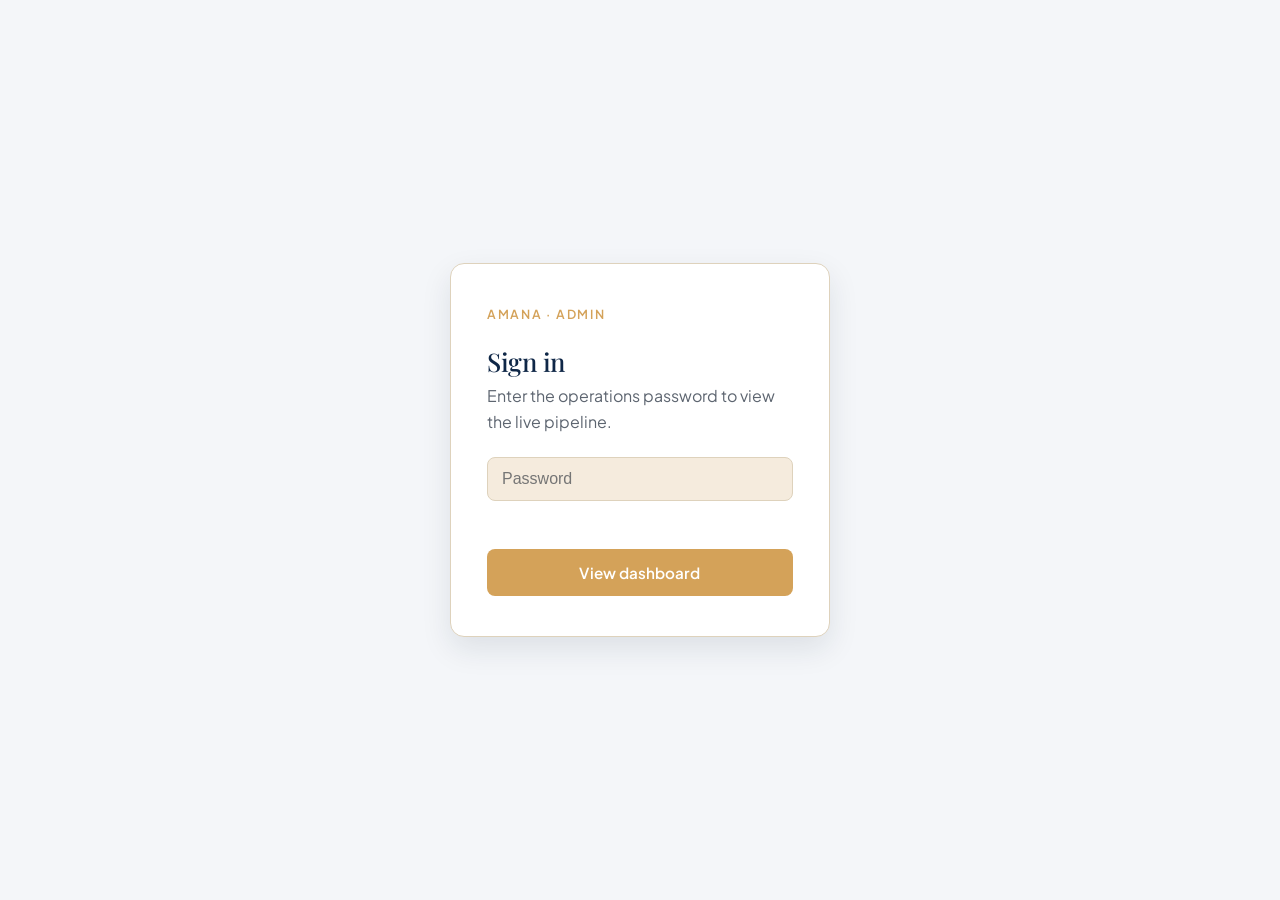
==== admin.html @ aefd5eab "Show the Plan (Diaspora/Standard/Premium/Executive) on the Families page Diaspora and pricing-tier l" ====
<!DOCTYPE html>
<html lang="en">
<head>
<meta charset="UTF-8">
<meta name="viewport" content="width=device-width, initial-scale=1.0">
<title>Admin | Amana</title>
<meta name="robots" content="noindex, nofollow">
<link rel="icon" href="favicon.png" type="image/png">
<link rel="preconnect" href="https://fonts.googleapis.com">
<link rel="preconnect" href="https://fonts.gstatic.com" crossorigin>
<link href="https://fonts.googleapis.com/css2?family=Playfair+Display:ital,wght@0,500;0,600;0,700;1,500;1,600&family=Plus+Jakarta+Sans:wght@400;500;600;700;800&display=swap" rel="stylesheet">
<link rel="stylesheet" href="css/style.css">
<style>
  body{background:#f4f6f9;}
  .gate{min-height:100vh; display:flex; align-items:center; justify-content:center; padding:24px;}
  .gate-box{background:#fff; border:1px solid var(--border); border-radius:var(--radius-md); padding:40px 36px; max-width:380px; width:100%; box-shadow:var(--shadow-md);}
  .gate-box h1{font-size:1.6rem; margin-bottom:.3em;}
  .gate-box p{margin-bottom:22px;}
  .gate-box input{width:100%; font-size:1rem; padding:12px 14px; border:1.5px solid var(--border); border-radius:var(--radius-sm); background:var(--cream); margin-bottom:14px;}
  .gate-box input:focus{outline:none; border-color:var(--accent);}
  .gate-error{color:#b4232c; font-size:.9rem; margin:-6px 0 14px; min-height:1.2em;}

  /* ---- App shell: sidebar + main ---- */
  .app-shell{display:grid; grid-template-columns:240px 1fr; min-height:100vh;}
  .sidebar{background:#fff; border-right:1px solid #e8eaef; padding:24px 18px; display:flex; flex-direction:column; position:sticky; top:0; height:100vh; overflow-y:auto;}
  .sidebar-brand{display:flex; align-items:center; gap:10px; margin-bottom:26px; padding:0 6px;}
  .sidebar-brand img{height:30px; width:auto;}
  .sidebar-nav{display:flex; flex-direction:column; gap:2px;}
  .sidebar-nav button{display:flex; align-items:center; gap:11px; padding:10px 12px; border-radius:10px; color:#5b6472; font-size:.92rem; font-weight:500; font-family:var(--font-body); background:none; border:0; cursor:pointer; text-align:left; width:100%;}
  .sidebar-nav button svg{width:18px; height:18px; flex-shrink:0;}
  .sidebar-nav button:hover{background:#f4f6f9; color:var(--navy-950);}
  .sidebar-nav button.active{background:var(--navy-950); color:#fff;}
  .nav-count{margin-left:auto; font-size:.72rem; font-weight:700; background:#eef1f6; color:#5b6472; border-radius:999px; padding:1px 8px; min-width:20px; text-align:center;}
  .sidebar-nav button.active .nav-count{background:rgba(255,255,255,.2); color:#fff;}
  .sidebar-section-label{font-size:.7rem; font-weight:700; letter-spacing:.08em; text-transform:uppercase; color:#9aa2b1; margin:20px 0 6px; padding:0 12px;}
  .sidebar-foot{margin-top:auto; padding-top:16px; border-top:1px solid #e8eaef;}
  .sidebar-foot button{width:100%; justify-content:flex-start; display:flex; align-items:center; gap:11px; padding:10px 12px; border-radius:10px; color:#5b6472; font-size:.92rem; font-weight:500; background:none; border:0; cursor:pointer; font-family:var(--font-body);}
  .sidebar-foot button:hover{background:#f4f6f9; color:var(--navy-950);}
  .sidebar-foot svg{width:18px; height:18px;}

  .app-main{padding:28px 32px 64px; max-width:1500px;}
  .app-topbar{display:flex; align-items:flex-start; justify-content:space-between; gap:16px; margin-bottom:28px; flex-wrap:wrap;}
  .app-topbar h1{font-size:1.5rem; margin-bottom:.2em;}
  .app-topbar p{color:var(--ink-soft); font-size:.92rem;}
  .app-topbar-actions{display:flex; align-items:center; gap:12px;}
  .updated-at{font-size:.8rem; color:var(--ink-soft);}
  .bell-btn{position:relative; width:40px; height:40px; border-radius:50%; background:#fff; border:1px solid #e8eaef; display:flex; align-items:center; justify-content:center; cursor:pointer; color:#5b6472;}
  .bell-btn svg{width:18px; height:18px;}
  .bell-badge{position:absolute; top:-3px; right:-3px; min-width:17px; height:17px; padding:0 4px; border-radius:999px; background:#e04848; color:#fff; font-size:.66rem; font-weight:700; display:flex; align-items:center; justify-content:center; border:2px solid #f4f6f9;}
  .bell-badge[hidden]{display:none;}

  /* ---- Pages ---- */
  .page[hidden]{display:none !important;}

  /* ---- KPI cards ---- */
  .kpis{display:grid; grid-template-columns:repeat(6,1fr); gap:16px; margin-bottom:28px;}
  .kpi-card{background:#fff; border:1px solid #e8eaef; border-radius:14px; padding:18px 18px 16px; cursor:pointer; transition:box-shadow .15s ease, transform .15s ease;}
  .kpi-card:hover{box-shadow:var(--shadow-md); transform:translateY(-1px);}
  .kpi-top{display:flex; align-items:flex-start; justify-content:space-between; margin-bottom:10px;}
  .kpi-label{font-size:.78rem; color:var(--ink-soft); font-weight:500;}
  .kpi-icon{width:38px; height:38px; border-radius:10px; background:#eaf0fe; color:#3b5ee8; display:flex; align-items:center; justify-content:center; flex-shrink:0;}
  .kpi-icon svg{width:18px; height:18px;}
  .kpi-icon.good{background:#e4f6ea; color:#1f9254;}
  .kpi-icon.warn{background:#fdf0e0; color:var(--accent-dark);}
  .kpi-num{font-family:var(--font-head); font-size:1.7rem; font-weight:600; color:var(--navy-950); margin-bottom:8px;}
  .kpi-track{height:5px; background:#eef1f6; border-radius:4px; overflow:hidden;}
  .kpi-fill{display:block; height:100%; background:#3b5ee8; border-radius:4px;}
  .kpi-fill.good{background:#1f9254;}
  .kpi-fill.warn{background:var(--accent);}
  .kpi-sub{font-size:.76rem; color:var(--ink-soft); margin-top:6px;}

  .app-grid{display:grid; grid-template-columns:2fr 1fr; gap:20px; margin-bottom:24px; align-items:start;}
  .panel{background:#fff; border:1px solid #e8eaef; border-radius:14px; padding:22px 24px;}
  .panel h2{font-size:1.05rem; margin-bottom:4px;}
  .panel .panel-sub{font-size:.82rem; color:var(--ink-soft); margin-bottom:16px;}

  .two-col{display:grid; grid-template-columns:1fr 1fr; gap:20px; margin-bottom:20px;}

  .bar-row{display:flex; align-items:center; gap:10px; font-size:.86rem; margin-bottom:9px;}
  .bar-row .bl{flex:0 0 140px; color:var(--ink-soft);}
  .bar-track{flex:1; height:8px; background:#eef1f6; border-radius:5px; overflow:hidden;}
  .bar-fill{display:block; height:100%; background:#3b5ee8; border-radius:5px; transition:width .5s ease;}
  .bar-row .bn{flex:0 0 28px; text-align:right; font-weight:600; color:var(--navy-900);}
  .weeks{display:flex; align-items:flex-end; gap:8px; height:110px; margin-top:6px;}
  .weeks .wk{flex:1; display:flex; flex-direction:column; align-items:center; gap:6px; justify-content:flex-end;}
  .weeks .wk-bar{width:100%; background:var(--navy-900); border-radius:4px 4px 0 0; min-height:2px;}
  .weeks .wk-label{font-size:.68rem; color:var(--ink-soft);}
  .weeks .wk-count{font-size:.72rem; font-weight:600; color:var(--navy-900);}

  /* ---- Page header + toolbar (search/filter/export) ---- */
  .page-head{display:flex; align-items:center; justify-content:space-between; gap:16px; margin-bottom:18px; flex-wrap:wrap;}
  .page-head h2{font-size:1.15rem;}
  .toolbar{display:flex; align-items:center; gap:10px; margin-bottom:16px; flex-wrap:wrap;}
  .toolbar input[type="search"], .toolbar select{font-family:var(--font-body); font-size:.86rem; padding:9px 12px; border:1.5px solid #e1e5ec; border-radius:9px; background:#fff; color:var(--ink);}
  .toolbar input[type="search"]{min-width:220px; flex:1 1 220px;}
  .toolbar input[type="search"]:focus, .toolbar select:focus{outline:none; border-color:var(--accent);}
  .count-note{font-size:.8rem; color:var(--ink-soft); margin:-6px 0 14px;}
  .btn-ghost-sm{font-family:var(--font-body); font-size:.82rem; font-weight:600; padding:9px 14px; border-radius:9px; border:1.5px solid #e1e5ec; background:#fff; color:var(--navy-950); cursor:pointer; white-space:nowrap;}
  .btn-ghost-sm:hover{background:#f4f6f9;}
  .btn-ghost-sm:disabled{opacity:.55; cursor:default;}

  .table-wrap{overflow-x:auto;}
  .data-table{width:100%; border-collapse:collapse; font-size:.85rem;}
  .data-table th{text-align:left; font-size:.72rem; text-transform:uppercase; letter-spacing:.04em; color:var(--ink-soft); padding:0 10px 10px; border-bottom:1px solid #eef1f6; font-weight:600; white-space:nowrap;}
  .data-table td{padding:11px 10px; border-bottom:1px solid #f3f5f8; color:var(--ink); white-space:nowrap;}
  .pill{display:inline-block; padding:3px 11px; border-radius:999px; font-size:.75rem; font-weight:600; background:#fdecc8; color:#7a4b00;}
  .pill.st-Contacted, .pill.st-Awaiting-Clarification{background:#dbeafe; color:#1e40af;}
  .pill.st-In-verification, .pill.st-Quote-sent, .pill.st-Proposal-sent, .pill.st-Sourcing, .pill.st-Shortlisting{background:#ede9fe; color:#5b21b6;}
  .pill.st-In-training, .pill.st-Matching, .pill.st-Client-Review, .pill.st-Interview{background:#ccfbf1; color:#115e59;}
  .pill.st-Approved, .pill.st-Confirmed, .pill.st-Candidate-Selected, .pill.st-Payment-Confirmed{background:#d7efdc; color:#14532d;}
  .pill.st-Placed, .pill.st-Won, .pill.st-Fulfilled{background:#14532d; color:#fff;}
  .pill.st-Rejected, .pill.st-Lost, .pill.st-Cancelled{background:#fee2e2; color:#991b1b;}
  .pill.st-On-hold, .pill.st-On-Hold, .pill.st-Incomplete{background:#e5e7eb; color:#374151;}

  .cv-link{color:#1d4ed8; font-weight:600; font-size:.82rem; text-decoration:none; display:inline-flex; align-items:center; gap:4px;}
  .cv-link:hover{text-decoration:underline;}
  .cv-link svg{width:13px; height:13px;}
  .no-cv{color:#b5bcc8; font-size:.8rem;}

  .sync-btn{font-family:var(--font-body); font-size:.76rem; font-weight:700; padding:6px 12px; border-radius:999px; border:1px solid #cdd7f5; background:#eef1ff; color:#3b5ee8; cursor:pointer; white-space:nowrap;}
  .sync-btn:hover{background:#e3e8ff;}
  .sync-btn:disabled{cursor:default; opacity:.7;}
  .sync-btn.synced{background:#e4f6ea; color:#1f9254; border-color:#bfe8cd;}
  .sync-btn.sync-err{background:#fde8e8; color:#b4232c; border-color:#f3c6c6;}

  .empty-note{color:var(--ink-soft); font-size:.88rem; padding:8px 0;}
  .loading-note{text-align:center; padding:80px 0; color:var(--ink-soft);}
  [hidden]{display:none !important;}

  /* ---- Needs Attention panel (right column) ---- */
  .attention-list{display:flex; flex-direction:column; gap:12px;}
  .attention-item{border:1px solid #eef1f6; border-radius:12px; padding:13px 14px;}
  .attention-item .at-top{display:flex; align-items:center; justify-content:space-between; gap:8px; margin-bottom:4px;}
  .attention-item .at-name{font-weight:600; font-size:.88rem; color:var(--navy-950);}
  .attention-item .at-badge{font-size:.68rem; font-weight:700; padding:2px 8px; border-radius:999px; background:#fdf0e0; color:var(--accent-dark); white-space:nowrap;}
  .attention-item .at-detail{font-size:.8rem; color:var(--ink-soft); margin-bottom:8px;}
  .attention-item .at-meta{font-size:.74rem; color:#9aa2b1;}

  /* ---- Families & Orgs: two sub-panels stacked full width ---- */
  .subsection{margin-bottom:28px;}
  .subsection:last-child{margin-bottom:0;}

  @media (max-width:1180px){ .kpis{grid-template-columns:repeat(3,1fr);} .app-grid, .two-col{grid-template-columns:1fr;} }
  @media (max-width:860px){ .app-shell{grid-template-columns:1fr;} .sidebar{display:none;} .kpis{grid-template-columns:repeat(2,1fr);} }
</style>
</head>
<body>

<svg style="display:none">
  <symbol id="i-grid" viewBox="0 0 24 24" fill="none" stroke="currentColor" stroke-width="1.8" stroke-linecap="round" stroke-linejoin="round"><rect x="3" y="3" width="8" height="8" rx="1.5"/><rect x="13" y="3" width="8" height="8" rx="1.5"/><rect x="3" y="13" width="8" height="8" rx="1.5"/><rect x="13" y="13" width="8" height="8" rx="1.5"/></symbol>
  <symbol id="i-users" viewBox="0 0 24 24" fill="none" stroke="currentColor" stroke-width="1.8" stroke-linecap="round" stroke-linejoin="round"><circle cx="9" cy="8" r="3.2"/><path d="M3 20c0-3.3 2.7-6 6-6s6 2.7 6 6"/><circle cx="17" cy="9" r="2.6"/><path d="M15.5 14.2c2.6.4 4.5 2.6 4.5 5.3"/></symbol>
  <symbol id="i-home" viewBox="0 0 24 24" fill="none" stroke="currentColor" stroke-width="1.8" stroke-linecap="round" stroke-linejoin="round"><path d="M3 11l9-7 9 7"/><path d="M5 10v10h14V10"/><path d="M10 20v-6h4v6"/></symbol>
  <symbol id="i-clipboard" viewBox="0 0 24 24" fill="none" stroke="currentColor" stroke-width="1.8" stroke-linecap="round" stroke-linejoin="round"><rect x="5" y="4" width="14" height="17" rx="1.5"/><path d="M9 4V2.8h6V4"/><path d="M9 10h6M9 13.5h6M9 17h3.5"/></symbol>
  <symbol id="i-signout" viewBox="0 0 24 24" fill="none" stroke="currentColor" stroke-width="1.8" stroke-linecap="round" stroke-linejoin="round"><path d="M9 21H5a2 2 0 01-2-2V5a2 2 0 012-2h4"/><path d="M16 17l5-5-5-5"/><path d="M21 12H9"/></symbol>
  <symbol id="i-refresh" viewBox="0 0 24 24" fill="none" stroke="currentColor" stroke-width="1.8" stroke-linecap="round" stroke-linejoin="round"><path d="M21 12a9 9 0 10-2.6 6.4"/><path d="M21 5v6h-6"/></symbol>
  <symbol id="i-bell" viewBox="0 0 24 24" fill="none" stroke="currentColor" stroke-width="1.8" stroke-linecap="round" stroke-linejoin="round"><path d="M6 10a6 6 0 1112 0c0 4 1.5 5.5 1.5 5.5h-15S6 14 6 10z"/><path d="M10 19a2 2 0 004 0"/></symbol>
  <symbol id="i-logo" viewBox="0 0 24 24" fill="none" stroke="currentColor" stroke-width="1.8" stroke-linecap="round" stroke-linejoin="round"><path d="M12 3l7 3v5.2c0 4.6-3 8.4-7 9.8-4-1.4-7-5.2-7-9.8V6l7-3z"/><path d="M9.2 12l1.9 1.9 3.7-3.9"/></symbol>
  <symbol id="i-download" viewBox="0 0 24 24" fill="none" stroke="currentColor" stroke-width="1.8" stroke-linecap="round" stroke-linejoin="round"><path d="M12 3v12"/><path d="M7 10l5 5 5-5"/><path d="M5 21h14"/></symbol>
  <symbol id="i-file" viewBox="0 0 24 24" fill="none" stroke="currentColor" stroke-width="1.8" stroke-linecap="round" stroke-linejoin="round"><path d="M14 2H6a2 2 0 00-2 2v16a2 2 0 002 2h12a2 2 0 002-2V8z"/><path d="M14 2v6h6"/></symbol>
</svg>

<div class="gate" id="gate">
  <div class="gate-box">
    <p class="tag" style="color:var(--accent); font-size:.78rem; letter-spacing:.14em; text-transform:uppercase; font-weight:600;">Amana &middot; Admin</p>
    <h1>Sign in</h1>
    <p>Enter the operations password to view the live pipeline.</p>
    <form id="gateForm">
      <input type="password" id="pw" placeholder="Password" autocomplete="off" required>
      <p class="gate-error" id="gateError"></p>
      <button type="submit" class="btn btn-primary btn-block">View dashboard</button>
    </form>
  </div>
</div>

<div id="dash" hidden class="app-shell">
  <aside class="sidebar">
    <div class="sidebar-brand">
      <span style="color:var(--navy-950);"><svg width="26" height="26"><use href="#i-logo"/></svg></span>
      <strong style="font-family:var(--font-head); font-size:1.05rem; color:var(--navy-950);">Amana Admin</strong>
    </div>
    <nav class="sidebar-nav" id="sidebarNav">
      <button type="button" data-page="overview" class="active"><svg><use href="#i-grid"/></svg>Overview</button>
      <button type="button" data-page="candidates"><svg><use href="#i-users"/></svg>Candidates<span class="nav-count" id="navCountCandidates" hidden>0</span></button>
      <button type="button" data-page="families"><svg><use href="#i-home"/></svg>Families &amp; Orgs<span class="nav-count" id="navCountFamilies" hidden>0</span></button>
      <button type="button" data-page="requests"><svg><use href="#i-clipboard"/></svg>Requests<span class="nav-count" id="navCountRequests" hidden>0</span></button>
    </nav>
    <div class="sidebar-section-label">Account</div>
    <div class="sidebar-foot">
      <button type="button" id="refreshBtn"><svg><use href="#i-refresh"/></svg>Refresh data</button>
      <button type="button" id="signOutBtn"><svg><use href="#i-signout"/></svg>Sign out</button>
    </div>
  </aside>

  <main class="app-main">
    <div class="app-topbar">
      <div>
        <h1 id="pageTitle">Dashboard</h1>
        <p id="pageSubtitle">Live view of candidates, families, organisations and staff requests.</p>
      </div>
      <div class="app-topbar-actions">
        <span class="updated-at" id="updatedAt"></span>
        <button class="bell-btn" id="bellBtn" type="button" aria-label="New requests needing attention" title="New requests needing attention">
          <svg><use href="#i-bell"/></svg>
          <span class="bell-badge" id="bellBadge" hidden>0</span>
        </button>
      </div>
    </div>

    <div class="loading-note" id="loading">Loading the latest data&hellip;</div>

    <div id="content" hidden>

      <!-- ============ OVERVIEW ============ -->
      <section class="page" id="page-overview" data-page="overview">
        <div class="kpis">
          <div class="kpi-card" data-go="candidates">
            <div class="kpi-top"><span class="kpi-label">Candidates</span><span class="kpi-icon"><svg><use href="#i-users"/></svg></span></div>
            <div class="kpi-num" id="kCandidates">0</div>
            <div class="kpi-track"><span class="kpi-fill" id="kCandidatesFill" style="width:0%"></span></div>
            <div class="kpi-sub" id="kCandidatesSub"></div>
          </div>
          <div class="kpi-card" data-go="candidates">
            <div class="kpi-top"><span class="kpi-label">In the pool</span><span class="kpi-icon good"><svg><use href="#i-users"/></svg></span></div>
            <div class="kpi-num" id="kApproved">0</div>
            <div class="kpi-track"><span class="kpi-fill good" id="kApprovedFill" style="width:0%"></span></div>
            <div class="kpi-sub">Approved, ready to place</div>
          </div>
          <div class="kpi-card" data-go="candidates">
            <div class="kpi-top"><span class="kpi-label">Placed</span><span class="kpi-icon good"><svg><use href="#i-users"/></svg></span></div>
            <div class="kpi-num" id="kPlaced">0</div>
            <div class="kpi-track"><span class="kpi-fill good" id="kPlacedFill" style="width:0%"></span></div>
            <div class="kpi-sub">Candidates in households</div>
          </div>
          <div class="kpi-card" data-go="families">
            <div class="kpi-top"><span class="kpi-label">Family requests</span><span class="kpi-icon"><svg><use href="#i-home"/></svg></span></div>
            <div class="kpi-num" id="kFamilies">0</div>
            <div class="kpi-track"><span class="kpi-fill" id="kFamiliesFill" style="width:0%"></span></div>
            <div class="kpi-sub" id="kFamiliesSub"></div>
          </div>
          <div class="kpi-card" data-go="families">
            <div class="kpi-top"><span class="kpi-label">Organisations</span><span class="kpi-icon"><svg><use href="#i-home"/></svg></span></div>
            <div class="kpi-num" id="kOrgs">0</div>
            <div class="kpi-track"><span class="kpi-fill" id="kOrgsFill" style="width:0%"></span></div>
            <div class="kpi-sub" id="kOrgsSub"></div>
          </div>
          <div class="kpi-card" data-go="requests">
            <div class="kpi-top"><span class="kpi-label">Staff requests</span><span class="kpi-icon warn"><svg><use href="#i-clipboard"/></svg></span></div>
            <div class="kpi-num" id="kRequests">0</div>
            <div class="kpi-track"><span class="kpi-fill warn" id="kRequestsFill" style="width:0%"></span></div>
            <div class="kpi-sub" id="kRequestsSub"></div>
          </div>
        </div>

        <div class="app-grid">
          <div class="panel">
            <h2>Submissions, last 8 weeks</h2>
            <p class="panel-sub">Candidates, families, organisations and requests combined</p>
            <div class="weeks" id="weeks"></div>
          </div>
          <div class="panel">
            <h2>Needs attention</h2>
            <p class="panel-sub">Newest staff requests not yet contacted</p>
            <div class="attention-list" id="attentionList"></div>
          </div>
        </div>

        <div class="two-col">
          <div class="panel">
            <h2>Candidate pipeline</h2>
            <div id="candStatus"></div>
          </div>
          <div class="panel">
            <h2>Candidates by role</h2>
            <div id="candRoles"></div>
          </div>
        </div>
      </section>

      <!-- ============ CANDIDATES ============ -->
      <section class="page" id="page-candidates" data-page="candidates" hidden>
        <div class="page-head">
          <div>
            <h2>Candidates</h2>
            <p class="panel-sub">Every applicant in the talent pool, with CVs and CRM sync status.</p>
          </div>
          <div style="display:flex; gap:8px;">
            <button class="btn-ghost-sm" id="syncAllBtn" type="button">Sync all unsynced to CRM</button>
            <button class="btn-ghost-sm" id="exportCandidatesBtn" type="button"><svg width="14" height="14" style="vertical-align:-2px; margin-right:4px;"><use href="#i-download"/></svg>Export CSV</button>
          </div>
        </div>
        <p class="empty-note" id="crmNote" hidden></p>
        <div class="toolbar">
          <input type="search" id="candidateSearch" placeholder="Search by name, phone, role, location&hellip;">
          <select id="candidateStatusFilter"><option value="">All statuses</option></select>
        </div>
        <p class="count-note" id="candidateCount"></p>
        <div class="panel table-wrap">
          <div id="candidatesTable"></div>
        </div>
      </section>

      <!-- ============ FAMILIES & ORGS ============ -->
      <section class="page" id="page-families" data-page="families" hidden>
        <div class="subsection">
          <div class="page-head">
            <div>
              <h2>Family requests</h2>
              <p class="panel-sub">Enquiries from the legacy "Find a Professional" modal.</p>
            </div>
            <button class="btn-ghost-sm" id="exportFamiliesBtn" type="button"><svg width="14" height="14" style="vertical-align:-2px; margin-right:4px;"><use href="#i-download"/></svg>Export CSV</button>
          </div>
          <div class="toolbar">
            <input type="search" id="familySearch" placeholder="Search by name, phone, role, location&hellip;">
            <select id="familyStatusFilter"><option value="">All statuses</option></select>
            <select id="familyPlanFilter"><option value="">All plans</option></select>
          </div>
          <p class="count-note" id="familyCount"></p>
          <div class="panel table-wrap">
            <div id="familiesTable"></div>
          </div>
        </div>
        <div class="subsection">
          <div class="page-head">
            <div>
              <h2>Organisations</h2>
              <p class="panel-sub">Business and partnership enquiries.</p>
            </div>
            <button class="btn-ghost-sm" id="exportOrgsBtn" type="button"><svg width="14" height="14" style="vertical-align:-2px; margin-right:4px;"><use href="#i-download"/></svg>Export CSV</button>
          </div>
          <div class="toolbar">
            <input type="search" id="orgSearch" placeholder="Search by name, phone, type, location&hellip;">
            <select id="orgStatusFilter"><option value="">All statuses</option></select>
          </div>
          <p class="count-note" id="orgCount"></p>
          <div class="panel table-wrap">
            <div id="orgsTable"></div>
          </div>
        </div>
      </section>

      <!-- ============ REQUESTS ============ -->
      <section class="page" id="page-requests" data-page="requests" hidden>
        <div class="page-head">
          <div>
            <h2>Staff requests</h2>
            <p class="panel-sub">From the Request Staff form (whatsapp-intake).</p>
          </div>
          <button class="btn-ghost-sm" id="exportRequestsBtn" type="button"><svg width="14" height="14" style="vertical-align:-2px; margin-right:4px;"><use href="#i-download"/></svg>Export CSV</button>
        </div>
        <div class="toolbar">
          <input type="search" id="requestSearch" placeholder="Search by name, phone, category, state&hellip;">
          <select id="requestStatusFilter"><option value="">All statuses</option></select>
        </div>
        <p class="count-note" id="requestCount"></p>
        <div class="panel table-wrap">
          <div id="requestsTable"></div>
        </div>
      </section>

    </div>
  </main>
</div>

<script>
(function () {
  'use strict';
  var gate = document.getElementById('gate');
  var dash = document.getElementById('dash');
  var gateForm = document.getElementById('gateForm');
  var gateError = document.getElementById('gateError');
  var pwInput = document.getElementById('pw');
  var loading = document.getElementById('loading');
  var content = document.getElementById('content');
  var KEY = 'amana_ops_pw';

  // Full "latest" rows for each tab, kept client-side so the dedicated nav
  // pages can search/filter without another round trip - the Overview page
  // only ever reads the aggregate counts, not these arrays.
  var STATE = { candidates: [], families: [], organisations: [], requests: [] };

  var PAGE_META = {
    overview: { title: 'Dashboard', subtitle: 'Live view of candidates, families, organisations and staff requests.' },
    candidates: { title: 'Candidates', subtitle: 'Every applicant in the talent pool.' },
    families: { title: 'Families & Organisations', subtitle: 'Household and business enquiries.' },
    requests: { title: 'Staff requests', subtitle: 'Submissions from the Request Staff form.' },
  };

  function statusClass(s) { return 'st-' + String(s || '').replace(/\s+/g, '-'); }
  function esc(v) { return (v == null ? '' : String(v)).replace(/[&<>"']/g, function (c) { return { '&': '&amp;', '<': '&lt;', '>': '&gt;', '"': '&quot;', "'": '&#39;' }[c]; }); }

  /* ---------------- Page switching ---------------- */

  function switchPage(name) {
    if (!PAGE_META[name]) name = 'overview';
    Object.keys(PAGE_META).forEach(function (p) {
      var el = document.getElementById('page-' + p);
      if (el) el.hidden = (p !== name);
    });
    Array.prototype.forEach.call(document.querySelectorAll('#sidebarNav button'), function (b) {
      b.classList.toggle('active', b.getAttribute('data-page') === name);
    });
    document.getElementById('pageTitle').textContent = PAGE_META[name].title;
    document.getElementById('pageSubtitle').textContent = PAGE_META[name].subtitle;
    content.scrollTop = 0;
    window.scrollTo(0, 0);
    try { history.replaceState(null, '', '#' + name); } catch (e) {}
  }

  Array.prototype.forEach.call(document.querySelectorAll('#sidebarNav button'), function (b) {
    b.addEventListener('click', function () { switchPage(b.getAttribute('data-page')); });
  });
  Array.prototype.forEach.call(document.querySelectorAll('[data-go]'), function (el) {
    el.addEventListener('click', function () { switchPage(el.getAttribute('data-go')); });
  });

  /* ---------------- Shared render helpers ---------------- */

  function bar(container, counts, max) {
    container.innerHTML = '';
    var entries = Object.keys(counts).map(function (k) { return [k, counts[k]]; });
    if (!entries.length || entries.every(function (e) { return e[1] === 0; })) {
      container.innerHTML = '<p class="empty-note">No data yet.</p>';
      return;
    }
    var top = max || Math.max.apply(null, entries.map(function (e) { return e[1]; }), 1);
    entries.forEach(function (e) {
      var row = document.createElement('div');
      row.className = 'bar-row';
      row.innerHTML = '<span class="bl">' + esc(e[0]) + '</span><span class="bar-track"><span class="bar-fill" style="width:' + Math.round((e[1] / top) * 100) + '%"></span></span><span class="bn">' + e[1] + '</span>';
      container.appendChild(row);
    });
  }

  function roleBar(container, counts) {
    var entries = Object.keys(counts).map(function (k) { return [k, counts[k]]; }).sort(function (a, b) { return b[1] - a[1]; }).slice(0, 8);
    if (!entries.length) { container.innerHTML = '<p class="empty-note">No data yet.</p>'; return; }
    var obj = {}; entries.forEach(function (e) { obj[e[0]] = e[1]; });
    bar(container, obj);
  }

  // Monday of the week containing `d`, matching the week-bucketing Code.gs
  // uses server-side, so the keys line up with the data it sends.
  function mondayOf_(d) {
    var m = new Date(d);
    m.setHours(0, 0, 0, 0);
    m.setDate(m.getDate() - ((m.getDay() + 6) % 7));
    return m;
  }
  function dateKey_(d) {
    return d.getFullYear() + '-' + String(d.getMonth() + 1).padStart(2, '0') + '-' + String(d.getDate()).padStart(2, '0');
  }

  function weeksChart(container, counts) {
    container.innerHTML = '';
    var thisMonday = mondayOf_(new Date());
    var weeks = [];
    for (var i = 7; i >= 0; i--) {
      var d = new Date(thisMonday);
      d.setDate(d.getDate() - i * 7);
      weeks.push({ key: dateKey_(d), date: d, count: counts[dateKey_(d)] || 0 });
    }
    var top = Math.max.apply(null, weeks.map(function (w) { return w.count; }), 1);
    weeks.forEach(function (w) {
      var wk = document.createElement('div');
      wk.className = 'wk';
      var label = (w.date.getMonth() + 1) + '/' + w.date.getDate();
      var barHeight = w.count ? Math.max(4, Math.round((w.count / top) * 88)) : 2;
      wk.innerHTML = '<span class="wk-count">' + w.count + '</span><span class="wk-bar" style="height:' + barHeight + 'px"></span><span class="wk-label">' + label + '</span>';
      container.appendChild(wk);
    });
  }

  function fill(elId, pct) {
    var el = document.getElementById(elId);
    if (el) el.style.width = Math.max(2, Math.min(100, Math.round(pct))) + '%';
  }

  function attention(container, latestRequests) {
    var items = (latestRequests || []).filter(function (r) {
      return r.Status === 'New' || r.Status === 'Incomplete';
    }).slice(0, 5);
    if (!items.length) {
      container.innerHTML = '<p class="empty-note">Nothing needs attention right now.</p>';
      return;
    }
    container.innerHTML = items.map(function (r) {
      var location = [r.Area, r.LGA, r.State].filter(Boolean).join(', ');
      return '<div class="attention-item">' +
        '<div class="at-top"><span class="at-name">' + esc(r['Client Full Name'] || 'Unnamed') + '</span><span class="at-badge">' + esc(r.Status || '') + '</span></div>' +
        '<div class="at-detail">' + esc(r['Staff Category'] || 'Role TBC') + (r['Number Required'] ? ' &times;' + esc(r['Number Required']) : '') + (location ? ' &middot; ' + esc(location) : '') + '</div>' +
        '<div class="at-meta">' + esc(r['Request ID'] || '') + '</div>' +
        '</div>';
    }).join('');
  }

  /* ---------------- Generic searchable/filterable table ---------------- */

  // Wires a search box + status <select> + CSV export button to a full
  // dataset, re-rendering only the matching rows. `renderRow` builds one
  // <tr>'s innerHTML; `matchFields` lists which record keys the search box
  // checks against.
  // `extraFilterId` + `extraFilterField` wire up one more <select> (e.g. the
  // Families page's Plan filter, so Diaspora/Standard/Premium/Executive
  // leads can be isolated from plain family requests) - optional, the other
  // three tables just omit them.
  function wireTable(opts) {
    var rows = opts.rows;
    var container = document.getElementById(opts.tableId);
    var searchEl = document.getElementById(opts.searchId);
    var statusEl = document.getElementById(opts.statusFilterId);
    var countEl = document.getElementById(opts.countId);
    var extraEl = opts.extraFilterId ? document.getElementById(opts.extraFilterId) : null;

    var statuses = Array.from(new Set(rows.map(function (r) { return r.Status; }).filter(Boolean)));
    statusEl.innerHTML = '<option value="">All statuses</option>' + statuses.map(function (s) { return '<option value="' + esc(s) + '">' + esc(s) + '</option>'; }).join('');

    if (extraEl) {
      var extraLabel = opts.extraFilterLabel || 'All';
      var extras = Array.from(new Set(rows.map(function (r) { return r[opts.extraFilterField]; }).filter(Boolean)));
      extraEl.innerHTML = '<option value="">' + esc(extraLabel) + '</option>' + extras.map(function (v) { return '<option value="' + esc(v) + '">' + esc(v) + '</option>'; }).join('');
    }

    function draw() {
      var q = (searchEl.value || '').trim().toLowerCase();
      var statusQ = statusEl.value;
      var extraQ = extraEl ? extraEl.value : '';
      var filtered = rows.filter(function (r) {
        if (statusQ && r.Status !== statusQ) return false;
        if (extraQ && r[opts.extraFilterField] !== extraQ) return false;
        if (!q) return true;
        return opts.matchFields.some(function (f) { return String(r[f] || '').toLowerCase().indexOf(q) !== -1; });
      });
      countEl.textContent = 'Showing ' + filtered.length + ' of ' + rows.length;
      if (!filtered.length) { container.innerHTML = '<p class="empty-note">Nothing matches yet.</p>'; return; }
      var body = filtered.map(opts.renderRow).join('');
      container.innerHTML = '<table class="data-table"><thead><tr>' + opts.cols.map(function (c) { return '<th>' + c + '</th>'; }).join('') + '</tr></thead><tbody>' + body + '</tbody></table>';
      if (opts.afterDraw) opts.afterDraw(container);
    }

    searchEl.addEventListener('input', draw);
    statusEl.addEventListener('change', draw);
    if (extraEl) extraEl.addEventListener('change', draw);
    draw();

    return { redraw: draw };
  }

  function exportCsv(filename, rows, cols) {
    var esc2 = function (v) { v = v == null ? '' : String(v); return /[",\n]/.test(v) ? '"' + v.replace(/"/g, '""') + '"' : v; };
    var lines = [cols.map(function (c) { return esc2(c.label); }).join(',')];
    rows.forEach(function (r) { lines.push(cols.map(function (c) { return esc2(r[c.key]); }).join(',')); });
    var blob = new Blob([lines.join('\n')], { type: 'text/csv;charset=utf-8;' });
    var url = URL.createObjectURL(blob);
    var a = document.createElement('a');
    a.href = url; a.download = filename;
    document.body.appendChild(a); a.click(); document.body.removeChild(a);
    setTimeout(function () { URL.revokeObjectURL(url); }, 1000);
  }

  /* ---------------- Candidates page (CV + CRM sync) ---------------- */

  function cvCell(r) {
    var url = r['CV link'];
    if (!url) return '<span class="no-cv">No CV</span>';
    return '<a class="cv-link" href="' + esc(url) + '" target="_blank" rel="noopener"><svg><use href="#i-file"/></svg>View CV</a>';
  }

  function syncCell(r) {
    var synced = r['CRM Synced At'];
    if (synced) {
      return '<button type="button" class="sync-btn synced" disabled>Synced ' + esc(String(synced).slice(0, 10)) + '</button>';
    }
    return '<button type="button" class="sync-btn" data-sync-id="' + esc(r.ID) + '">Sync to CRM</button>';
  }

  function doSync(candidateId, btn) {
    var pw = sessionStorage.getItem(KEY);
    var record = STATE.candidates.filter(function (c) { return c.ID === candidateId; })[0];
    if (!record || !pw) return;
    btn.disabled = true;
    btn.textContent = 'Syncing…';
    return fetch('/api/admin-sync-candidate', {
      method: 'POST', headers: { 'Content-Type': 'application/json' },
      body: JSON.stringify({ password: pw, candidateId: candidateId, candidate: record }),
    }).then(function (r) { return r.json().then(function (out) { return { ok: r.ok, out: out }; }); })
      .then(function (res) {
        if (res.ok && res.out.synced) {
          record['CRM Synced At'] = new Date().toISOString();
          btn.className = 'sync-btn synced';
          btn.textContent = 'Synced just now';
          btn.disabled = true;
        } else if (res.ok && res.out.reason === 'crm_not_configured') {
          document.getElementById('crmNote').hidden = false;
          document.getElementById('crmNote').textContent = 'CRM not connected yet — ask your developer to set CRM_WEBHOOK_URL. This candidate has not been synced.';
          btn.className = 'sync-btn';
          btn.textContent = 'Sync to CRM';
          btn.disabled = false;
        } else {
          btn.className = 'sync-btn sync-err';
          btn.textContent = 'Sync failed, retry';
          btn.disabled = false;
        }
      })
      .catch(function () {
        btn.className = 'sync-btn sync-err';
        btn.textContent = 'Sync failed, retry';
        btn.disabled = false;
      });
  }

  document.getElementById('candidatesTable').addEventListener('click', function (e) {
    var btn = e.target.closest ? e.target.closest('[data-sync-id]') : null;
    if (btn) doSync(btn.getAttribute('data-sync-id'), btn);
  });

  document.getElementById('syncAllBtn').addEventListener('click', function () {
    var btn = this;
    var targets = Array.prototype.slice.call(document.querySelectorAll('#candidatesTable [data-sync-id]'));
    if (!targets.length) return;
    btn.disabled = true;
    var i = 0;
    function next() {
      if (i >= targets.length) { btn.disabled = false; btn.textContent = 'Sync all unsynced to CRM'; return; }
      var t = targets[i++];
      doSync(t.getAttribute('data-sync-id'), t).then(next);
    }
    btn.textContent = 'Syncing…';
    next();
  });

  document.getElementById('exportCandidatesBtn').addEventListener('click', function () {
    exportCsv('amana-candidates.csv', STATE.candidates, [
      { key: 'ID', label: 'ID' }, { key: 'Name', label: 'Name' }, { key: 'Phone', label: 'Phone' }, { key: 'Email', label: 'Email' },
      { key: 'Role', label: 'Role' }, { key: 'Location', label: 'Location' }, { key: 'Status', label: 'Status' },
      { key: 'CV link', label: 'CV link' }, { key: 'CRM Synced At', label: 'CRM Synced At' },
    ]);
  });
  document.getElementById('exportFamiliesBtn').addEventListener('click', function () {
    exportCsv('amana-families.csv', STATE.families, [
      { key: 'ID', label: 'ID' }, { key: 'Name', label: 'Name' }, { key: 'Phone', label: 'Phone' }, { key: 'Email', label: 'Email' },
      { key: 'Role needed', label: 'Role needed' }, { key: 'Location', label: 'Location' }, { key: 'Plan', label: 'Plan' }, { key: 'Status', label: 'Status' },
    ]);
  });
  document.getElementById('exportOrgsBtn').addEventListener('click', function () {
    exportCsv('amana-organisations.csv', STATE.organisations, [
      { key: 'ID', label: 'ID' }, { key: 'Name', label: 'Name' }, { key: 'Phone', label: 'Phone' }, { key: 'Email', label: 'Email' },
      { key: 'Organisation type', label: 'Type' }, { key: 'Location', label: 'Location' }, { key: 'Status', label: 'Status' },
    ]);
  });
  document.getElementById('exportRequestsBtn').addEventListener('click', function () {
    exportCsv('amana-requests.csv', STATE.requests, [
      { key: 'Request ID', label: 'Request ID' }, { key: 'Client Full Name', label: 'Client' }, { key: 'Client Phone', label: 'Phone' },
      { key: 'Staff Category', label: 'Category' }, { key: 'State', label: 'State' }, { key: 'Urgency', label: 'Urgency' }, { key: 'Status', label: 'Status' },
    ]);
  });

  /* ---------------- Render ---------------- */

  function render(data) {
    var c = data.candidates, f = data.families, o = data.organisations;
    var req = data.requests || { total: 0, statusCounts: {}, categoryCounts: {}, weekCounts: {}, latest: [] };

    STATE.candidates = c.latest || [];
    STATE.families = f.latest || [];
    STATE.organisations = o.latest || [];
    STATE.requests = req.latest || [];

    var openF = f.total - (f.statusCounts.Placed || 0) - (f.statusCounts.Lost || 0);
    var openO = o.total - (o.statusCounts.Won || 0) - (o.statusCounts.Lost || 0);
    var newRequests = req.statusCounts.New || 0;
    var totalAll = Math.max(1, c.total + f.total + o.total + req.total);

    document.getElementById('kCandidates').textContent = c.total;
    document.getElementById('kCandidatesSub').textContent = (c.statusCounts['New'] || 0) + ' new';
    fill('kCandidatesFill', (c.total / totalAll) * 100);

    document.getElementById('kApproved').textContent = c.statusCounts.Approved || 0;
    fill('kApprovedFill', c.total ? ((c.statusCounts.Approved || 0) / c.total) * 100 : 0);

    document.getElementById('kPlaced').textContent = c.statusCounts.Placed || 0;
    fill('kPlacedFill', c.total ? ((c.statusCounts.Placed || 0) / c.total) * 100 : 0);

    document.getElementById('kFamilies').textContent = f.total;
    document.getElementById('kFamiliesSub').textContent = openF + ' still open';
    fill('kFamiliesFill', (f.total / totalAll) * 100);

    document.getElementById('kOrgs').textContent = o.total;
    document.getElementById('kOrgsSub').textContent = openO + ' still open';
    fill('kOrgsFill', (o.total / totalAll) * 100);

    document.getElementById('kRequests').textContent = req.total;
    document.getElementById('kRequestsSub').textContent = newRequests + ' new';
    fill('kRequestsFill', (req.total / totalAll) * 100);

    var bellBadge = document.getElementById('bellBadge');
    if (newRequests > 0) { bellBadge.textContent = newRequests > 99 ? '99+' : String(newRequests); bellBadge.hidden = false; }
    else { bellBadge.hidden = true; }

    var navC = document.getElementById('navCountCandidates'); navC.textContent = c.total; navC.hidden = !c.total;
    var navF = document.getElementById('navCountFamilies'); navF.textContent = f.total + o.total; navF.hidden = !(f.total + o.total);
    var navR = document.getElementById('navCountRequests'); navR.textContent = req.total; navR.hidden = !req.total;

    bar(document.getElementById('candStatus'), c.statusCounts);
    roleBar(document.getElementById('candRoles'), c.roleCounts);
    weeksChart(document.getElementById('weeks'), mergeWeeks_(c.weekCounts, f.weekCounts, o.weekCounts, req.weekCounts));
    attention(document.getElementById('attentionList'), req.latest);

    wireTable({
      rows: STATE.candidates, tableId: 'candidatesTable', searchId: 'candidateSearch', statusFilterId: 'candidateStatusFilter', countId: 'candidateCount',
      matchFields: ['Name', 'Phone', 'Email', 'Role', 'Location'],
      cols: ['ID', 'Name', 'Phone', 'Role', 'Location', 'Status', 'CV', 'CRM'],
      renderRow: function (r) {
        return '<tr><td>' + esc(r.ID) + '</td><td>' + esc(r.Name) + '</td><td>' + esc(r.Phone) + '</td><td>' + esc(r.Role) + '</td><td>' + esc(r.Location) + '</td>' +
          '<td><span class="pill ' + statusClass(r.Status) + '">' + esc(r.Status) + '</span></td><td>' + cvCell(r) + '</td><td>' + syncCell(r) + '</td></tr>';
      },
    });

    wireTable({
      rows: STATE.families, tableId: 'familiesTable', searchId: 'familySearch', statusFilterId: 'familyStatusFilter', countId: 'familyCount',
      extraFilterId: 'familyPlanFilter', extraFilterField: 'Plan', extraFilterLabel: 'All plans',
      matchFields: ['Name', 'Phone', 'Email', 'Role needed', 'Location', 'Plan'],
      cols: ['ID', 'Name', 'Phone', 'Role needed', 'Location', 'Plan', 'Status'],
      renderRow: function (r) {
        return '<tr><td>' + esc(r.ID) + '</td><td>' + esc(r.Name) + '</td><td>' + esc(r.Phone) + '</td><td>' + esc(r['Role needed']) + '</td><td>' + esc(r.Location) + '</td>' +
          '<td>' + (r.Plan ? esc(r.Plan) : '<span class="no-cv">General</span>') + '</td>' +
          '<td><span class="pill ' + statusClass(r.Status) + '">' + esc(r.Status) + '</span></td></tr>';
      },
    });

    wireTable({
      rows: STATE.organisations, tableId: 'orgsTable', searchId: 'orgSearch', statusFilterId: 'orgStatusFilter', countId: 'orgCount',
      matchFields: ['Name', 'Phone', 'Email', 'Organisation type', 'Location'],
      cols: ['ID', 'Name', 'Phone', 'Type', 'Location', 'Status'],
      renderRow: function (r) {
        return '<tr><td>' + esc(r.ID) + '</td><td>' + esc(r.Name) + '</td><td>' + esc(r.Phone) + '</td><td>' + esc(r['Organisation type']) + '</td><td>' + esc(r.Location) + '</td>' +
          '<td><span class="pill ' + statusClass(r.Status) + '">' + esc(r.Status) + '</span></td></tr>';
      },
    });

    wireTable({
      rows: STATE.requests, tableId: 'requestsTable', searchId: 'requestSearch', statusFilterId: 'requestStatusFilter', countId: 'requestCount',
      matchFields: ['Client Full Name', 'Client Phone', 'Staff Category', 'State', 'Area'],
      cols: ['Request ID', 'Client', 'Phone', 'Category', 'State', 'Urgency', 'Status'],
      renderRow: function (r) {
        return '<tr><td>' + esc(r['Request ID']) + '</td><td>' + esc(r['Client Full Name']) + '</td><td>' + esc(r['Client Phone']) + '</td><td>' + esc(r['Staff Category']) + '</td><td>' + esc(r.State) + '</td><td>' + esc(r.Urgency) + '</td>' +
          '<td><span class="pill ' + statusClass(r.Status) + '">' + esc(r.Status) + '</span></td></tr>';
      },
    });

    document.getElementById('updatedAt').textContent = 'Updated ' + new Date(data.generatedAt).toLocaleString();
    loading.hidden = true;
    content.hidden = false;
  }

  function mergeWeeks_() {
    var out = {};
    Array.prototype.forEach.call(arguments, function (m) {
      Object.keys(m || {}).forEach(function (k) { out[k] = (out[k] || 0) + m[k]; });
    });
    return out;
  }

  function load(password) {
    loading.hidden = false;
    content.hidden = true;
    return fetch('/api/admin', {
      method: 'POST', headers: { 'Content-Type': 'application/json' }, body: JSON.stringify({ password: password }),
    }).then(function (r) {
      if (r.status === 401) { sessionStorage.removeItem(KEY); throw new Error('unauthorized'); }
      if (!r.ok) throw new Error('failed');
      return r.json();
    }).then(function (out) {
      gate.hidden = true;
      dash.hidden = false;
      render(out.data);
      var hash = (location.hash || '').slice(1);
      switchPage(PAGE_META[hash] ? hash : 'overview');
    });
  }

  function showGate(msg) {
    gate.hidden = false;
    dash.hidden = true;
    gateError.textContent = msg || '';
    setTimeout(function () { pwInput.focus(); }, 50);
  }

  gateForm.addEventListener('submit', function (e) {
    e.preventDefault();
    gateError.textContent = '';
    var pw = pwInput.value;
    load(pw).then(function () {
      try { sessionStorage.setItem(KEY, pw); } catch (err) {}
    }).catch(function () {
      showGate('Wrong password, or the dashboard is not set up yet.');
    });
  });

  document.getElementById('refreshBtn').addEventListener('click', function () {
    var pw = sessionStorage.getItem(KEY);
    if (!pw) return showGate('');
    load(pw).catch(function () { showGate('Session expired, please sign in again.'); });
  });

  document.getElementById('bellBtn').addEventListener('click', function () {
    switchPage('requests');
  });

  document.getElementById('signOutBtn').addEventListener('click', function () {
    sessionStorage.removeItem(KEY);
    pwInput.value = '';
    showGate('');
  });

  var saved = null;
  try { saved = sessionStorage.getItem(KEY); } catch (err) {}
  if (saved) {
    gate.hidden = true;
    load(saved).catch(function () { showGate('Session expired, please sign in again.'); });
  }
})();
</script>

</body>
</html>
---- css/style.css ----
/* ==================================================
   AMANA: Design tokens
   ================================================== */
:root{
  /* Amana brand palette */
  --navy-950:#0F2747;
  --navy-900:#173156;
  --navy-800:#1f3d68;

  --accent:#D4A259;
  --accent-dark:#b8863f;
  --gold:#D4A259;
  --gold-soft:#e9cfa0;
  --support-green:#4E6B4F;

  --cream:#F5EBDD;
  --cream-dark:#ECDFC9;
  --neutral:#D9D3C7;
  --white:#ffffff;
  --ink:#1d2530;
  --ink-soft:#5d6570;
  --border:#DED2BC;

  --font-head:'Playfair Display',Georgia,'Times New Roman',serif;
  --font-body:'Plus Jakarta Sans',system-ui,sans-serif;

  --radius-sm:8px;
  --radius-md:14px;
  --radius-lg:20px;
  --shadow-sm:0 1px 3px rgba(16,40,61,.08);
  --shadow-md:0 12px 30px rgba(16,40,61,.10);
  --shadow-lg:0 24px 60px rgba(16,40,61,.16);

  --ease:cubic-bezier(.25,.6,.3,1);
  --container:1180px;
}

*,*::before,*::after{box-sizing:border-box;}
html{scroll-behavior:smooth;}
@media (prefers-reduced-motion:reduce){
  html{scroll-behavior:auto;}
  *,*::before,*::after{animation-duration:.01ms !important; animation-iteration-count:1 !important; transition-duration:.01ms !important;}
}
body{
  margin:0;
  font-family:var(--font-body);
  color:var(--ink);
  background:var(--cream);
  line-height:1.65;
  -webkit-font-smoothing:antialiased;
  text-rendering:optimizeLegibility;
  font-feature-settings:"kern","liga","calt";
  overflow-x:hidden;
}
h1,h2,h3,h4{
  font-family:var(--font-head);
  font-weight:500;
  font-optical-sizing:auto;
  line-height:1.1;
  letter-spacing:-.01em;
  margin:0 0 .5em;
  color:var(--navy-950);
}
h3{font-weight:600;}
em{font-style:italic;}
p{margin:0 0 1em;color:var(--ink-soft);}
a{color:inherit;text-decoration:none;}
ul,ol{margin:0;padding:0;list-style:none;}
button{font-family:inherit;cursor:pointer;border:none;background:none;}
svg{width:1em;height:1em;}
img{max-width:100%;display:block;}

.container{
  width:100%;
  max-width:var(--container);
  margin:0 auto;
  padding:0 24px;
}
.narrow{max-width:700px;}
.center{text-align:center;}
.center .lead, .center p{margin-left:auto;margin-right:auto;}
.muted{color:var(--ink-soft);}

/* ==================================================
   Buttons
   ================================================== */
.btn{
  display:inline-flex;
  align-items:center;
  justify-content:center;
  gap:8px;
  padding:14px 26px;
  border-radius:var(--radius-sm);
  font-weight:600;
  font-size:.95rem;
  transition:background .2s ease, color .2s ease, border-color .2s ease, transform .2s var(--ease), box-shadow .2s ease;
  white-space:nowrap;
}
.btn:active{transform:translateY(1px);}
.btn-primary{background:var(--accent); color:var(--white);}
.btn-primary:hover{background:var(--accent-dark); transform:translateY(-1px); box-shadow:var(--shadow-md);}
.btn-outline{background:transparent; color:var(--navy-900); border:1.5px solid var(--navy-900);}
.btn-outline:hover{background:var(--navy-900); color:var(--white);}
.btn-outline-light{background:transparent; color:var(--white); border:1.5px solid rgba(255,255,255,.55);}
.btn-outline-light:hover{background:var(--white); color:var(--navy-900);}
.btn-ghost{background:transparent; color:var(--navy-900); padding-left:14px; padding-right:14px;}
.btn-ghost:hover{color:var(--accent);}
.btn-lg{padding:16px 30px; font-size:1rem;}
.btn-block{width:100%;}
.btn-text{
  font-weight:600;
  color:var(--navy-900);
  display:inline-flex;
  align-items:center;
  gap:6px;
  font-size:.95rem;
  border-bottom:1.5px solid currentColor;
  padding-bottom:2px;
  transition:gap .2s ease, color .2s ease;
}
.btn-text:hover{gap:10px; color:var(--accent);}
.btn-text svg{width:1.1em; height:1.1em;}
.on-dark .btn-text, .hero-photo .btn-text{color:var(--white);}
.on-dark .btn-text:hover, .hero-photo .btn-text:hover{color:var(--gold-soft);}

/* ==================================================
   Header
   ================================================== */
.site-header{
  position:sticky;
  top:0;
  z-index:100;
  background:rgba(245,235,221,.92);
  backdrop-filter:blur(10px);
  border-bottom:1px solid transparent;
  transition:border-color .25s ease, box-shadow .25s ease;
}
.site-header.scrolled{border-bottom-color:var(--border); box-shadow:0 2px 16px rgba(16,40,61,.05);}
section[id]{scroll-margin-top:88px;}
.header-inner{
  display:flex;
  align-items:center;
  justify-content:space-between;
  height:76px;
  gap:24px;
  transition:height .25s ease;
}
.site-header.scrolled .header-inner{height:66px;}
.brand{
  font-family:var(--font-head);
  font-weight:600;
  font-size:1.6rem;
  color:var(--navy-950);
  letter-spacing:-.02em;
}
.brand-logo{display:flex; align-items:center;}
.header-inner .brand-logo img{height:38px; width:auto; display:block; transition:height .25s ease;}
.site-header.scrolled .header-inner .brand-logo img{height:32px;}
.footer-brand .brand-logo img{height:78px; width:auto; display:block;}
.nav{display:flex; gap:26px; flex:1; justify-content:center;}
.nav a{
  font-size:.92rem;
  font-weight:500;
  color:var(--ink-soft);
  white-space:nowrap;
  position:relative;
  padding:4px 0;
  transition:color .15s ease;
}
.nav a::after{
  content:'';
  position:absolute;
  left:0; right:100%;
  bottom:-2px;
  height:1.5px;
  background:var(--accent);
  transition:right .25s var(--ease);
}
.nav a:hover{color:var(--navy-950);}
.nav a:hover::after{right:0;}
.header-actions{display:flex; align-items:center; gap:10px;}
.header-cta-secondary{display:inline-flex;}
.header-actions .btn{padding:11px 20px; font-size:.9rem;}
.nav-toggle{display:none; flex-direction:column; gap:5px; padding:6px;}
.nav-toggle span{
  width:22px; height:2px;
  background:var(--navy-900);
  border-radius:2px;
  transition:transform .25s var(--ease), opacity .2s ease;
}
.nav-toggle.active span:nth-child(1){transform:translateY(7px) rotate(45deg);}
.nav-toggle.active span:nth-child(2){opacity:0;}
.nav-toggle.active span:nth-child(3){transform:translateY(-7px) rotate(-45deg);}

/* ==================================================
   Hero: photographic (homepage)
   ================================================== */
.hero{position:relative;}
.hero-photo{
  min-height:clamp(520px, 78vh, 700px);
  display:flex;
  align-items:center;
  color:var(--white);
}
.hero-media{position:absolute; inset:0; overflow:hidden; background:var(--navy-950);}
.hero-media img{
  width:100%; height:100%;
  object-fit:cover;
  animation:heroZoom 14s ease-out forwards;
}
.hero-media::after{
  content:'';
  position:absolute; inset:0;
  background:linear-gradient(90deg, rgba(11,29,46,.88) 0%, rgba(11,29,46,.62) 42%, rgba(11,29,46,.12) 100%);
}
@keyframes heroZoom{from{transform:scale(1.06);} to{transform:scale(1);}}
.hero-photo .hero-inner{position:relative; z-index:1; padding-top:80px; padding-bottom:120px;}
.hero-photo .hero-inner > *{max-width:620px;}
.hero-photo h1, .hero-photo .hero-lead{color:var(--white);}
.hero-photo .hero-lead{color:rgba(255,255,255,.86);}
.hero.hero-photo h1 em{color:var(--gold-soft);}

.eyebrow{
  display:inline-block;
  font-size:.76rem;
  font-weight:600;
  letter-spacing:.14em;
  text-transform:uppercase;
  color:var(--accent);
  margin-bottom:20px;
}
.hero-photo .eyebrow{color:var(--gold-soft);}
.hero h1{font-size:clamp(2.7rem, 5.6vw, 4.6rem); margin-bottom:.4em; letter-spacing:-.02em;}
.hero h1 em{color:var(--accent);}
.hero-lead{font-size:1.18rem; max-width:520px; color:var(--ink-soft);}
.hero-actions{display:flex; gap:22px; flex-wrap:wrap; align-items:center; margin-top:28px;}
.hero-actions-center{justify-content:center;}

.hero-copy > *, .hero-photo .hero-inner > *{animation:rise .8s var(--ease) both;}
.hero-copy > :nth-child(1), .hero-photo .hero-inner > :nth-child(1){animation-delay:.05s;}
.hero-copy > :nth-child(2), .hero-photo .hero-inner > :nth-child(2){animation-delay:.15s;}
.hero-copy > :nth-child(3), .hero-photo .hero-inner > :nth-child(3){animation-delay:.25s;}
.hero-copy > :nth-child(4), .hero-photo .hero-inner > :nth-child(4){animation-delay:.35s;}
@keyframes rise{from{opacity:0; transform:translateY(16px);} to{opacity:1; transform:none;}}

/* Hero: split (sub pages) */
.hero-split{padding:44px 0 0; background:var(--cream);}
.hero-split-inner{
  display:grid;
  grid-template-columns:1.05fr .95fr;
  gap:56px;
  align-items:center;
  padding-bottom:110px;
}
.hero-figure{
  position:relative;
  border-radius:var(--radius-lg);
  overflow:hidden;
  aspect-ratio:4/4.6;
  box-shadow:var(--shadow-lg);
  animation:rise .9s var(--ease) .2s both;
}
.hero-figure img{width:100%; height:100%; object-fit:cover; filter:saturate(.88); transition:transform 1.2s var(--ease);}
.hero-figure:hover img{transform:scale(1.03);}

/* Trust strip: sits on the hero's lower edge */
.trust-strip{
  position:relative;
  z-index:2;
  margin:-64px auto 0;
  max-width:calc(var(--container) - 48px);
  background:var(--white);
  border:1px solid var(--border);
  border-radius:var(--radius-md);
  box-shadow:var(--shadow-md);
  padding:26px 32px;
  display:grid;
  grid-template-columns:repeat(4,1fr);
  animation:rise .8s var(--ease) .5s both;
}
.trust-strip li{display:flex; flex-direction:column; gap:2px; padding:0 20px; border-right:1px solid var(--border);}
.trust-strip li:first-child{padding-left:0;}
.trust-strip li:last-child{border-right:none;}
.trust-strip strong{font-family:var(--font-body); font-size:1.4rem; font-weight:700; letter-spacing:-.02em; color:var(--navy-950);}
.trust-strip li > span{font-size:.84rem; color:var(--ink-soft);}

/* ==================================================
   Sections: generic
   ================================================== */
.section{padding:60px 0;}
.section-after-hero{padding-top:56px;}
.section-alt{background:var(--cream-dark);}
.section-dark{background:var(--navy-950); color:var(--white);}
.section-dark h2, .section-dark h3{color:var(--white);}
.section-dark p{color:rgba(255,255,255,.72);}
.section-head{max-width:620px; margin:0 auto 34px; text-align:center;}
.section-head h2{font-size:clamp(2rem, 3.6vw, 2.9rem);}
.section-head p{font-size:1.03rem;}
.section-head-left{margin-left:0; text-align:left; max-width:560px;}
.center-badge{margin:0 auto 18px;}

.lead{font-size:1.12rem; font-weight:500; color:var(--navy-900);}
.standard-line{margin-top:28px; font-family:var(--font-head); font-size:1.5rem; font-weight:500; color:var(--navy-950); line-height:1.3;}
.standard-line span{color:var(--accent); font-style:italic;}
.standard-line-sm{font-family:var(--font-head); font-weight:500; font-style:italic; color:var(--navy-900); font-size:1.2rem;}

.trust-statement h2{font-size:clamp(1.8rem,3.2vw,2.5rem);}

/* ==================================================
   Icon badge
   ================================================== */
.icon-badge{
  display:inline-flex; align-items:center; justify-content:center;
  width:52px; height:52px;
  border-radius:var(--radius-sm);
  background:var(--navy-900);
  color:var(--gold);
  font-size:1.4rem;
  margin-bottom:16px;
}
.icon-badge-sm{width:42px; height:42px; font-size:1.15rem;}

/* ==================================================
   Photo cards (services)
   ================================================== */
.photo-grid-wrap{position:relative;}
.photo-grid{
  display:flex;
  flex-direction:row;
  overflow-x:auto;
  gap:20px;
  margin-bottom:28px;
  scroll-snap-type:x proximity;
  -webkit-overflow-scrolling:touch;
  scrollbar-width:none;
}
.photo-grid::-webkit-scrollbar{display:none;}
.photo-scroll-btn{
  position:absolute;
  top:calc(50% - 14px);
  right:-18px;
  transform:translateY(-50%);
  width:48px; height:48px;
  border-radius:50%;
  background:var(--white);
  border:1px solid var(--border);
  box-shadow:var(--shadow-md);
  display:flex; align-items:center; justify-content:center;
  color:var(--navy-950);
  cursor:pointer;
  transition:background .2s ease, transform .2s ease, opacity .2s ease;
  z-index:2;
}
.photo-scroll-btn svg{width:20px; height:20px;}
.photo-scroll-btn:hover{background:var(--accent); color:var(--white);}
.photo-scroll-btn:active{transform:translateY(-50%) scale(.94);}
.photo-scroll-btn[disabled]{opacity:0; pointer-events:none;}
@media (max-width:760px){
  .photo-scroll-btn{display:none;}
}
.photo-card{
  position:relative;
  border-radius:var(--radius-md);
  overflow:hidden;
  aspect-ratio:4/4.7;
  background:var(--navy-900);
  color:var(--white);
  display:flex;
  align-items:flex-end;
  cursor:pointer;
  flex:0 0 clamp(220px, 26vw, 320px);
  scroll-snap-align:start;
}
.photo-card img{
  position:absolute; inset:0;
  width:100%; height:100%;
  object-fit:cover;
  transition:transform .9s var(--ease);
}
.photo-card::after{
  content:'';
  position:absolute; inset:0;
  background:linear-gradient(180deg, rgba(11,29,46,0) 38%, rgba(11,29,46,.84) 100%);
  transition:background .4s ease;
}
.photo-card:hover img{transform:scale(1.06);}
.photo-card-body{position:relative; z-index:1; padding:26px; width:100%;}
.photo-card h3{color:var(--white); font-size:1.4rem; margin-bottom:4px;}
.photo-card p{color:rgba(255,255,255,.82); margin:0; font-size:.94rem;}
.photo-card .arrow{
  position:absolute; z-index:1; top:20px; right:20px;
  width:38px; height:38px; border-radius:50%;
  background:rgba(255,255,255,.16);
  backdrop-filter:blur(6px);
  display:flex; align-items:center; justify-content:center;
  font-size:1rem;
  opacity:0; transform:translate(-6px,6px);
  transition:opacity .3s ease, transform .3s var(--ease);
}
.photo-card:hover .arrow{opacity:1; transform:none;}

/* ==================================================
   Info cards (benefits, orgs)
   ================================================== */
.card-grid{display:grid; grid-template-columns:repeat(3,1fr); gap:20px; margin-bottom:28px;}
.service-card{
  background:var(--white);
  border:1px solid var(--border);
  border-radius:var(--radius-md);
  padding:30px 26px;
  transition:transform .3s var(--ease), box-shadow .3s ease, border-color .3s ease;
}
.service-card:hover{transform:translateY(-4px); box-shadow:var(--shadow-md); border-color:transparent;}
.service-card h3{font-size:1.15rem; margin-bottom:6px;}
.service-card p{font-size:.93rem; margin:0;}
.service-card .icon-badge, .org-card .icon-badge, .explore-card .icon-badge, .pillar .icon-badge{display:none;}

/* ==================================================
   Pillars
   ================================================== */
.pillar-grid{display:grid; grid-template-columns:repeat(3,1fr); gap:20px;}
.pillar{
  position:relative;
  background:var(--white);
  border-radius:var(--radius-md);
  padding:28px 24px;
  border:1px solid var(--border);
  transition:transform .3s var(--ease), box-shadow .3s ease;
}
.pillar:hover{transform:translateY(-4px); box-shadow:var(--shadow-md);}
.pillar-num{
  position:absolute; top:18px; right:22px;
  font-family:var(--font-head); font-style:italic;
  font-size:1.6rem; color:var(--gold);
}
.pillar h3{font-size:1.1rem; margin-bottom:6px;}
.pillar p{font-size:.92rem; margin:0;}

/* ==================================================
   Steps
   ================================================== */
.steps{display:grid; grid-template-columns:repeat(5,1fr); gap:18px;}
.steps li{
  background:var(--white);
  border:1px solid var(--border);
  border-radius:var(--radius-md);
  padding:24px 20px;
  transition:transform .3s var(--ease), box-shadow .3s ease;
}
.steps li:hover{transform:translateY(-4px); box-shadow:var(--shadow-md);}
.step-num{
  display:inline-flex; align-items:center; justify-content:center;
  width:34px; height:34px;
  border-radius:50%;
  background:var(--navy-900);
  color:var(--gold-soft);
  font-family:var(--font-head); font-weight:600;
  margin-bottom:14px;
}
.steps h3{font-size:1.02rem; margin-bottom:5px;}
.steps p{font-size:.88rem; margin:0;}

/* ==================================================
   Split sections
   ================================================== */
.split{display:grid; grid-template-columns:1fr 1fr; gap:56px; align-items:center;}
.split.reverse{direction:rtl;}
.split.reverse > *{direction:ltr;}
.split-section .container.split{grid-template-columns:1fr;}
.split-section .split > div{max-width:620px;}
.split h2{font-size:clamp(1.9rem,3.2vw,2.6rem);}

.compare-cards{display:grid; gap:16px;}
.compare-card{
  background:rgba(255,255,255,.05);
  border:1px solid rgba(255,255,255,.14);
  border-radius:var(--radius-md);
  padding:26px 24px;
  transition:border-color .3s ease, transform .3s var(--ease);
}
.compare-card:hover{transform:translateY(-3px); border-color:rgba(255,255,255,.3);}
.compare-card h3{margin-bottom:6px;}
.compare-card p{margin:0; color:rgba(255,255,255,.68); font-size:.92rem;}
.compare-card-featured{border-color:var(--gold); background:rgba(217,164,65,.08);}
.badge{
  display:inline-block;
  background:var(--gold);
  color:var(--navy-950);
  font-size:.7rem; font-weight:700;
  letter-spacing:.08em; text-transform:uppercase;
  padding:5px 11px;
  border-radius:4px;
  margin-bottom:12px;
}

.career-path{
  display:flex; align-items:center; flex-wrap:wrap; gap:10px;
  margin:22px 0; padding:16px;
  background:var(--white);
  border:1px solid var(--border);
  border-radius:var(--radius-md);
}
.career-path span{
  font-size:.86rem; font-weight:600;
  color:var(--navy-900);
  background:var(--cream-dark);
  padding:7px 13px;
  border-radius:6px;
}
.career-arrow{color:var(--accent); font-size:1.05rem; flex-shrink:0;}

/* ==================================================
   Check list
   ================================================== */
.check-list{display:grid; grid-template-columns:repeat(2,1fr); gap:14px 28px; max-width:700px; margin:0 auto 28px;}
.check-list li{display:flex; align-items:center; gap:12px; font-weight:500; color:var(--navy-900); font-size:.96rem;}
.check-list svg{color:var(--support-green); flex-shrink:0; width:1.25em; height:1.25em;}

/* ==================================================
   Plans
   ================================================== */
.plan-grid{display:grid; grid-template-columns:repeat(3,1fr); gap:22px; align-items:stretch;}
.plan-card{
  background:var(--white);
  border:1px solid var(--border);
  border-radius:var(--radius-md);
  padding:34px 28px;
  display:flex; flex-direction:column;
  transition:transform .3s var(--ease), box-shadow .3s ease;
}
.plan-card:hover{transform:translateY(-4px); box-shadow:var(--shadow-md);}
.plan-card h3{font-size:1.5rem;}
.plan-tagline{font-weight:600; color:var(--navy-900); margin-bottom:4px;}
.plan-desc{font-size:.9rem;}
.plan-features{margin:18px 0 26px; display:flex; flex-direction:column; gap:11px; flex:1;}
.plan-features li{display:flex; align-items:flex-start; gap:10px; font-size:.92rem; color:var(--ink);}
.plan-features svg{color:var(--support-green); margin-top:3px; flex-shrink:0;}
.plan-card-featured{background:var(--navy-950); border-color:var(--navy-950); box-shadow:var(--shadow-lg);}
.plan-card-featured:hover{transform:translateY(-4px);}
.plan-card-featured h3, .plan-card-featured .plan-tagline{color:var(--white);}
.plan-card-featured .plan-desc{color:rgba(255,255,255,.68);}
.plan-card-featured .plan-features li{color:rgba(255,255,255,.88);}
.plan-card-featured .plan-features svg{color:var(--gold);}

/* ==================================================
   Org grid
   ================================================== */
.org-grid{display:grid; grid-template-columns:repeat(4,1fr); gap:18px; margin-bottom:34px;}
.org-card{
  background:var(--white);
  border:1px solid var(--border);
  border-radius:var(--radius-md);
  padding:26px 22px;
  transition:transform .3s var(--ease), box-shadow .3s ease;
}
.org-card:hover{transform:translateY(-4px); box-shadow:var(--shadow-md);}
.org-card h3{font-size:1.08rem; margin-bottom:5px;}
.org-card p{font-size:.9rem; margin:0;}

/* ==================================================
   FAQ
   ================================================== */
.faq-list{display:flex; flex-direction:column; border-top:1px solid var(--border);}
.faq-item{border-bottom:1px solid var(--border);}
.faq-question{
  width:100%;
  display:flex; align-items:center; justify-content:space-between;
  padding:22px 4px;
  font-family:var(--font-head);
  font-weight:500;
  font-size:1.12rem;
  color:var(--navy-950);
  text-align:left;
  transition:color .2s ease;
}
.faq-question:hover{color:var(--accent);}
.faq-icon{transform:rotate(90deg); transition:transform .3s var(--ease); color:var(--accent); flex-shrink:0; margin-left:16px;}
.faq-item.open .faq-icon{transform:rotate(-90deg);}
.faq-answer{max-height:0; overflow:hidden; transition:max-height .35s var(--ease);}
.faq-answer p{padding:0 4px 22px; margin:0; font-size:.98rem; max-width:600px;}
.faq-item.open .faq-answer{max-height:300px;}

/* ==================================================
   Final CTA
   ================================================== */
.final-cta{
  position:relative;
  background:var(--navy-950);
  color:var(--white);
  text-align:center;
  overflow:hidden;
}
.final-cta-bg{position:absolute; inset:0;}
.final-cta-bg img{width:100%; height:100%; object-fit:cover; opacity:.28;}
.final-cta-bg::after{content:''; position:absolute; inset:0; background:linear-gradient(180deg, rgba(11,29,46,.7), rgba(11,29,46,.92));}
.final-cta .container{position:relative;}
.final-cta h2{color:var(--white); font-size:clamp(2rem,4vw,3rem);}
.final-cta .lead{color:var(--gold-soft);}
.final-cta p{color:rgba(255,255,255,.75);}
.final-cta .hero-actions{justify-content:center;}
.final-cta .icon-badge{background:rgba(255,255,255,.1);}

/* ==================================================
   Footer
   ================================================== */
.site-footer{background:var(--navy-950); color:rgba(255,255,255,.7); padding:48px 0 0; border-top:1px solid rgba(255,255,255,.08);}
.footer-inner{display:grid; grid-template-columns:1.2fr 2fr; gap:48px; padding-bottom:44px; border-bottom:1px solid rgba(255,255,255,.12);}
.footer-brand .brand{color:var(--white);}
.footer-brand p{margin-top:10px; font-size:.92rem; color:rgba(255,255,255,.6); font-style:italic; font-family:var(--font-head);}
.footer-links{display:grid; grid-template-columns:repeat(4,1fr); gap:24px;}
.footer-links h4{color:var(--white); font-family:var(--font-body); font-weight:600; font-size:.76rem; text-transform:uppercase; letter-spacing:.12em; margin-bottom:14px;}
.footer-links a{display:block; font-size:.92rem; padding:6px 0; color:rgba(255,255,255,.66); transition:color .15s ease;}
.footer-links a:hover{color:var(--gold-soft);}
.footer-bottom{padding:22px 0; font-size:.82rem; text-align:center;}
.footer-bottom p{color:rgba(255,255,255,.5); margin:0;}

/* ==================================================
   Modal
   ================================================== */
.modal-overlay{
  position:fixed; inset:0;
  background:rgba(11,29,46,.62);
  display:flex; align-items:center; justify-content:center;
  padding:20px;
  opacity:0; pointer-events:none;
  transition:opacity .25s ease;
  z-index:1000;
}
.modal-overlay.active{opacity:1; pointer-events:auto;}
.modal{
  background:var(--white);
  border-radius:var(--radius-lg);
  max-width:560px; width:100%;
  max-height:88vh; overflow-y:auto;
  padding:40px 36px;
  position:relative;
  transform:translateY(20px);
  transition:transform .3s var(--ease);
  box-shadow:var(--shadow-lg);
}
.modal-overlay.active .modal{transform:none;}
.modal h3{font-size:1.7rem;}
.modal-close{
  position:absolute; top:16px; right:16px;
  width:36px; height:36px; border-radius:50%;
  font-size:1.4rem; line-height:1;
  color:var(--ink-soft);
  display:flex; align-items:center; justify-content:center;
  transition:background .2s ease;
}
.modal-close:hover{background:var(--cream-dark); color:var(--navy-900);}
.modal-sub{margin-bottom:22px;}
#leadForm{display:flex; flex-direction:column; gap:16px;}
.form-row{display:grid; grid-template-columns:1fr 1fr; gap:16px;}
#leadForm label{display:flex; flex-direction:column; gap:6px; font-size:.84rem; font-weight:600; color:var(--navy-900);}
#leadForm input, #leadForm select, #leadForm textarea{
  font-family:inherit; font-size:.95rem;
  padding:11px 14px;
  border:1.5px solid var(--border);
  border-radius:var(--radius-sm);
  color:var(--ink);
  background:var(--cream);
  font-weight:400;
  transition:border-color .2s ease, box-shadow .2s ease;
}
#leadForm input:focus, #leadForm select:focus, #leadForm textarea:focus{
  outline:none; border-color:var(--accent);
  box-shadow:0 0 0 3px rgba(212,162,89,.18);
}
#leadForm textarea{resize:vertical;}
.modal-success{text-align:center; padding:20px 0;}
.modal-success .icon-badge{background:var(--gold-soft); color:var(--accent); margin:0 auto 18px;}
.modal-success p{margin-bottom:24px;}

/* ==================================================
   Scroll reveal
   ================================================== */
.reveal{opacity:0; transform:translateY(18px); transition:opacity .8s var(--ease), transform .8s var(--ease);}
.reveal.in-view{opacity:1; transform:none;}
.reveal-stagger > *{opacity:0; transform:translateY(18px); transition:opacity .7s var(--ease), transform .7s var(--ease), box-shadow .3s ease, border-color .3s ease;}
.reveal-stagger.in-view > *{opacity:1; transform:none;}
.reveal-stagger.in-view > *:nth-child(1){transition-delay:.04s;}
.reveal-stagger.in-view > *:nth-child(2){transition-delay:.12s;}
.reveal-stagger.in-view > *:nth-child(3){transition-delay:.2s;}
.reveal-stagger.in-view > *:nth-child(4){transition-delay:.28s;}
.reveal-stagger.in-view > *:nth-child(5){transition-delay:.36s;}
.reveal-stagger.in-view > *:nth-child(6){transition-delay:.44s;}
.reveal-stagger.in-view > *:nth-child(7){transition-delay:.52s;}
.reveal-stagger.in-view > *:nth-child(8){transition-delay:.6s;}
.reveal-stagger.in-view > *:hover{transition-delay:0s;}

/* ==================================================
   Back to top
   ================================================== */
.back-to-top{
  position:fixed; right:24px; bottom:24px;
  width:46px; height:46px; border-radius:50%;
  background:var(--navy-950); color:var(--white);
  display:flex; align-items:center; justify-content:center;
  box-shadow:var(--shadow-md);
  opacity:0; transform:translateY(10px);
  pointer-events:none;
  transition:opacity .3s ease, transform .3s var(--ease), background .2s ease;
  z-index:90; font-size:1.15rem;
}
.back-to-top.visible{opacity:1; transform:none; pointer-events:auto;}
.back-to-top:hover{background:var(--accent);}

/* ==================================================
   Responsive
   ================================================== */
@media (max-width:1024px){
  .card-grid{grid-template-columns:repeat(2,1fr);}
  .pillar-grid{grid-template-columns:repeat(2,1fr);}
  .steps{grid-template-columns:repeat(3,1fr);}
  .plan-grid{grid-template-columns:1fr; max-width:480px; margin:0 auto;}
  .plan-card-featured{order:-1;}
  .org-grid{grid-template-columns:repeat(2,1fr);}
  .split{grid-template-columns:1fr; gap:32px;}
  .split.reverse{direction:ltr;}
  .compare-cards{max-width:480px;}
  .footer-inner{grid-template-columns:1fr;}
  .hero-split-inner{grid-template-columns:1fr; gap:36px; padding-bottom:90px;}
  .hero-figure{aspect-ratio:16/11; max-width:560px;}
  .trust-strip{grid-template-columns:repeat(2,1fr); row-gap:22px;}
  .trust-strip li:nth-child(2){border-right:none;}
  .trust-strip li:nth-child(3){padding-left:0;}
}

@media (max-width:760px){
  .nav{
    position:fixed; top:76px; left:0; right:0;
    background:var(--cream);
    border-bottom:1px solid var(--border);
    flex-direction:column; align-items:flex-start;
    padding:18px 24px 22px; gap:2px;
    transform:translateY(-10px);
    opacity:0; pointer-events:none;
    transition:opacity .25s var(--ease), transform .25s var(--ease);
  }
  .nav.open{opacity:1; transform:none; pointer-events:auto;}
  .nav a{padding:12px 0; width:100%; border-bottom:1px solid var(--border);}
  .nav a::after{display:none;}
  .nav-toggle{display:flex;}
  .header-cta-secondary{display:none !important;}
  .header-actions .btn-primary{padding:10px 16px; font-size:.85rem;}

  .hero-photo{min-height:560px;}
  .hero-photo .hero-inner{padding-top:56px; padding-bottom:110px;}
  .hero-media::after{background:linear-gradient(180deg, rgba(11,29,46,.55) 0%, rgba(11,29,46,.85) 100%);}
  .hero-split{padding-top:40px;}
  .trust-strip{margin-top:-56px; padding:22px 20px;}
  .section{padding:40px 0;}
  .photo-card{aspect-ratio:4/3.6;}
  .card-grid, .pillar-grid, .steps, .org-grid, .check-list{grid-template-columns:1fr;}
  .form-row{grid-template-columns:1fr;}
  .footer-links{grid-template-columns:1fr; gap:28px;}
  .back-to-top{right:16px; bottom:16px; width:42px; height:42px;}
  .hero-actions{gap:16px;}
}

/* ==================================================
   Motion layer
   ================================================== */
.scroll-progress{position:fixed; top:0; left:0; right:0; height:3px; background:var(--accent); transform-origin:0 50%; transform:scaleX(0); z-index:200; pointer-events:none;}
.site-header{transition:transform .45s var(--ease), border-color .25s ease, box-shadow .25s ease;}
.site-header.hide{transform:translateY(-100%);}
body{animation:pageIn .8s ease both;}
@keyframes pageIn{from{opacity:0;} to{opacity:1;}}

/* Word-by-word headline reveal */
.w{display:inline-block; overflow:hidden; vertical-align:top; padding:0 .06em .16em; margin:0 -.06em -.16em;}
.wi{display:inline-block;}
.js .wi{transform:translateY(115%); transition:transform 1.05s var(--ease); transition-delay:calc(var(--i,0) * 75ms);}
.js .split-in .wi{transform:none;}
.js .hero h1{animation:none; opacity:1;}

/* Image wipe + parallax */
.hero-figure{background:var(--cream-dark);}
.js .hero-figure{animation:none;}
.hero-figure img{scale:1.18; transition:clip-path 1.4s var(--ease), transform 1.2s var(--ease);}
.js .hero-figure img{clip-path:inset(0 0 100% 0);}
.js .hero-figure.in-view img{clip-path:inset(0);}
.hero-media img{position:absolute; inset:-8% 0; width:100%; height:116%; object-fit:cover; animation:heroScale 2.6s var(--ease) both;}
@keyframes heroScale{from{scale:1.14;} to{scale:1;}}

/* Photo cards */
.photo-card img{translate:calc(var(--mx,0) * -10px) calc(var(--my,0) * -10px); transition:transform .9s var(--ease), translate .35s ease-out, scale 1.7s var(--ease);}
.js .reveal-stagger .photo-card img{scale:1.32;}
.js .reveal-stagger.in-view .photo-card img{scale:1;}
.photo-card-body{transition:transform .5s var(--ease);}
.photo-card:hover .photo-card-body{transform:translateY(-6px);}

/* Floating trust chips (homepage hero) */
.hero-chips{position:absolute; right:max(24px, calc((100vw - var(--container)) / 2 + 24px)); top:50%; transform:translateY(-50%); display:flex; flex-direction:column; align-items:flex-end; gap:16px; z-index:1; pointer-events:none;}
.chip{display:inline-flex; align-items:center; gap:10px; padding:12px 18px; border-radius:999px; background:rgba(255,255,255,.14); border:1px solid rgba(255,255,255,.3); backdrop-filter:blur(10px); color:var(--white); font-size:.9rem; font-weight:600; opacity:0; animation:chipIn .9s var(--ease) forwards, bob 5.5s ease-in-out infinite;}
.chip svg{color:var(--gold-soft); width:1.2em; height:1.2em;}
.chip.c1{animation-delay:1.1s, 2s;}
.chip.c2{animation-delay:1.4s, 2.6s; margin-right:64px;}
.chip.c3{animation-delay:1.7s, 3.2s; margin-right:18px;}
@keyframes chipIn{from{opacity:0; translate:0 24px;} to{opacity:1; translate:0 0;}}
@keyframes bob{0%,100%{transform:translateY(0);} 50%{transform:translateY(-10px);}}

/* Buttons */
.btn{transition:background .2s ease, color .2s ease, border-color .2s ease, transform .2s var(--ease), box-shadow .2s ease, translate .25s var(--ease);}
.btn-primary{position:relative; overflow:hidden;}
.btn-primary::after{content:''; position:absolute; top:0; left:-70%; width:50%; height:100%; background:linear-gradient(100deg, transparent, rgba(255,255,255,.34), transparent); transform:skewX(-20deg); transition:left .8s var(--ease);}
.btn-primary:hover::after{left:135%;}
.hero .btn-primary.btn-lg{animation:ring 3.4s ease-out 2.6s infinite;}
@keyframes ring{0%{box-shadow:0 0 0 0 rgba(212,162,89,.55);} 70%,100%{box-shadow:0 0 0 18px rgba(212,162,89,0);}}

/* Section heading rule */
.section-head::before{content:''; display:block; width:0; height:2px; background:var(--accent); margin:0 auto 20px; transition:width 1s var(--ease) .2s;}
.section-head.in-view::before{width:48px;}
.section-head-left::before{margin-left:0;}

/* Pops and staggers */
.step-num{transform:scale(0); transition:transform .7s cubic-bezier(.3,1.6,.5,1) .45s;}
.reveal-stagger.in-view .step-num{transform:scale(1);}
.check-list svg{transform:scale(0); transition:transform .6s cubic-bezier(.3,1.6,.5,1) .35s;}
.check-list.in-view svg{transform:scale(1);}
.pillar-num{transition:transform .6s var(--ease), opacity .6s ease; transform:translateY(-8px); opacity:0;}
.reveal-stagger.in-view .pillar-num{transform:none; opacity:1; transition-delay:.5s;}
.trust-strip li{animation:rise .8s var(--ease) both;}
.trust-strip li:nth-child(1){animation-delay:.75s;}
.trust-strip li:nth-child(2){animation-delay:.9s;}
.trust-strip li:nth-child(3){animation-delay:1.05s;}
.trust-strip li:nth-child(4){animation-delay:1.2s;}
.final-cta-bg img{animation:kenburns 26s ease-in-out infinite alternate;}
@keyframes kenburns{from{scale:1;} to{scale:1.14;}}
.icon-badge{transition:transform .5s cubic-bezier(.3,1.6,.5,1);}
.service-card:hover .icon-badge, .org-card:hover .icon-badge, .pillar:hover .icon-badge{transform:rotate(-8deg) scale(1.1);}

@media (max-width:1024px){ .hero-chips{display:none;} }

/* ==================================================
   Nav (7 links), compare table, form states, WhatsApp
   ================================================== */
.nav a[aria-current="page"]{color:var(--navy-950);}
.nav a[aria-current="page"]::after{right:0;}
@media (max-width:1180px){
  .header-cta-secondary{display:none !important;}
  .nav{gap:20px;}
}
@media (max-width:960px){
  .nav{
    position:fixed; top:76px; left:0; right:0;
    background:var(--cream);
    border-bottom:1px solid var(--border);
    flex-direction:column; align-items:flex-start;
    padding:18px 24px 22px; gap:2px;
    transform:translateY(-10px);
    opacity:0; pointer-events:none;
    transition:opacity .25s var(--ease), transform .25s var(--ease);
  }
  .nav.open{opacity:1; transform:none; pointer-events:auto;}
  .nav a{padding:12px 0; width:100%; border-bottom:1px solid var(--border);}
  .nav a::after{display:none;}
  .nav-toggle{display:flex;}
}

.table-wrap{overflow-x:auto; border:1px solid var(--border); border-radius:var(--radius-md); background:var(--white);}
.compare-table{width:100%; border-collapse:collapse; min-width:580px;}
.compare-table th, .compare-table td{padding:16px 22px; text-align:left; font-size:.96rem; border-bottom:1px solid var(--border);}
.compare-table thead th{font-family:var(--font-head); font-weight:600; font-size:1.1rem; color:var(--navy-950); background:var(--cream);}
.compare-table tbody th{font-weight:600; color:var(--navy-900);}
.compare-table td{color:var(--ink);}
.compare-table td svg{color:var(--support-green); margin-right:8px; vertical-align:-2px;}
.compare-table .muted-cell{color:var(--ink-soft);}
.compare-table .col-featured{background:rgba(212,162,89,.10);}
.compare-table thead .col-featured{background:var(--navy-950); color:var(--white);}
.compare-table tr:last-child th, .compare-table tr:last-child td{border-bottom:none;}
.quote-box{margin-top:32px; display:flex; align-items:center; justify-content:space-between; gap:24px; flex-wrap:wrap; background:var(--navy-950); border-radius:var(--radius-md); padding:32px 36px;}
.quote-box h3{color:var(--white); margin-bottom:4px;}
.quote-box p{color:rgba(255,255,255,.75); margin:0; max-width:460px;}
.quote-box .hero-actions{margin-top:0;}
.quote-box .btn-text{color:var(--white);}
.check-list-single{grid-template-columns:1fr; margin:20px 0 28px; max-width:none;}
#abroad .hero-figure{aspect-ratio:4/3.4;}

.form-error{color:var(--accent-dark); font-size:.9rem; margin:0; font-weight:500;}
.form-error a{text-decoration:underline;}
.btn[disabled]{opacity:.7; cursor:progress;}
.hp{position:absolute; left:-9999px; width:1px; height:1px; opacity:0;}
.wa-float{position:fixed; left:24px; bottom:24px; z-index:90; display:flex; align-items:center; gap:10px; padding:13px 20px 13px 16px; border-radius:999px; background:#25d366; color:#083b1e; font-weight:600; font-size:.92rem; box-shadow:var(--shadow-md); transition:transform .25s var(--ease), box-shadow .25s ease;}
.wa-float:hover{transform:translateY(-3px); box-shadow:var(--shadow-lg);}
.wa-float svg{width:1.5em; height:1.5em;}
@media (max-width:760px){ .wa-float{left:16px; bottom:16px; padding:12px 16px 12px 14px;} .quote-box{padding:26px 22px;} }

#leadForm .pro-only{display:flex; flex-direction:column; gap:16px;}
#leadForm .pro-only[hidden]{display:none;}
#leadForm input[type="file"]{padding:9px 12px; background:var(--white); cursor:pointer;}
#leadForm input[type="file"]::file-selector-button{margin-right:12px; padding:7px 14px; border:0; border-radius:6px; background:var(--navy-900); color:var(--white); font:600 .85rem var(--font-body); cursor:pointer;}
.field-hint{font-size:.8rem; font-weight:400; color:var(--ink-soft);}
#leadForm label.consent{flex-direction:row; align-items:flex-start; gap:10px; font-weight:400; color:var(--ink-soft); font-size:.86rem; line-height:1.45;}
#leadForm label.consent input{width:auto; margin-top:3px; padding:0; flex-shrink:0; accent-color:var(--accent);}

#leadForm .other-field[hidden]{display:none;}
#leadForm .other-field{animation:rise .35s var(--ease) both;}
.role-chips{margin-top:8px; text-align:center;}
.chips-label{font-size:.78rem; font-weight:600; letter-spacing:.12em; text-transform:uppercase; color:var(--accent); margin-bottom:12px;}
.role-chips ul{display:flex; flex-wrap:wrap; justify-content:center; gap:10px;}
.role-chips li{padding:9px 16px; border:1px solid var(--border); border-radius:999px; background:var(--white); font-size:.9rem; font-weight:500; color:var(--navy-900); transition:border-color .2s ease, transform .2s var(--ease);}
.role-chips li:hover{border-color:var(--accent); transform:translateY(-2px);}
.explore-grid{display:grid; grid-template-columns:repeat(3,1fr); gap:20px;}
.explore-card{display:flex; flex-direction:column; align-items:flex-start; background:var(--white); border:1px solid var(--border); border-radius:var(--radius-md); padding:30px 26px; transition:transform .3s var(--ease), box-shadow .3s ease, border-color .3s ease;}
.explore-card:hover{transform:translateY(-5px); box-shadow:var(--shadow-md); border-color:transparent;}
.explore-card h3{font-size:1.3rem; margin-bottom:6px;}
.explore-card p{font-size:.95rem; flex:1;}
.explore-card .btn-text{margin-top:6px;}

/* ==================================================
   Mobile: swipeable card rows instead of long stacks
   ================================================== */
@media (max-width:760px){
  .photo-grid, .pillar-grid, .card-grid, .steps, .org-grid, .plan-grid, .explore-grid{
    display:flex; flex-direction:row; overflow-x:auto;
    scroll-snap-type:x mandatory; -webkit-overflow-scrolling:touch;
    gap:14px; margin-left:-24px; margin-right:-24px; padding:4px 24px 18px;
    max-width:none; scrollbar-width:none;
  }
  .photo-grid::-webkit-scrollbar, .pillar-grid::-webkit-scrollbar, .card-grid::-webkit-scrollbar,
  .steps::-webkit-scrollbar, .org-grid::-webkit-scrollbar, .plan-grid::-webkit-scrollbar, .explore-grid::-webkit-scrollbar{display:none;}
  .photo-grid > *, .pillar-grid > *, .card-grid > *, .steps > *, .org-grid > *, .plan-grid > *, .explore-grid > *{
    flex:0 0 80%; scroll-snap-align:center; min-width:0;
  }
  .photo-card{aspect-ratio:4/4.4;}
  .plan-card-featured{order:0;}
  .section{padding:32px 0;}
  .section-head{margin-bottom:22px;}
  .section-head h2{font-size:1.7rem;}
  .role-chips ul{gap:8px;}
  .role-chips li{padding:8px 13px; font-size:.84rem;}
  .quote-box{margin-top:20px;}
}

@media (max-width:760px){
  .role-chips ul{flex-wrap:nowrap; overflow-x:auto; justify-content:flex-start; margin:0 -24px; padding:2px 24px 10px; scrollbar-width:none;}
  .role-chips ul::-webkit-scrollbar{display:none;}
  .role-chips li{flex:0 0 auto;}
  .trust-statement .standard-line{display:none;}
  #abroad .hero-figure{display:none;}
  .hero-figure{aspect-ratio:16/9;}
  .hero-split-inner{gap:24px; padding-bottom:80px;}
  .compare-table th, .compare-table td{padding:11px 14px; font-size:.86rem;}
  .compare-table{min-width:520px;}
  .site-footer{padding-top:36px;}
  .footer-inner{gap:24px; padding-bottom:28px;}
  .footer-links{grid-template-columns:1fr 1fr; gap:20px 16px;}
  .footer-links > div:nth-child(4){grid-column:1 / -1;}
  .footer-links > div:last-child{grid-column:1 / -1;}
  .footer-links a{padding:4px 0; font-size:.88rem;}
  .footer-links h4{margin-bottom:8px;}
  .final-cta .section, .final-cta{padding:52px 0;}
}

/* Typography refinements */
.brand{font-weight:600; font-size:1.7rem; letter-spacing:-.015em;}
.photo-card h3, .service-card h3, .org-card h3, .explore-card h3, .pillar h3, .plan-card h3{font-weight:600;}
.faq-question{font-size:1.18rem; font-weight:500;}
.lead{font-family:var(--font-body); font-weight:500;}
.standard-line, .standard-line-sm{font-weight:500;}
.trust-strip strong{font-variant-numeric:tabular-nums;}
.eyebrow, .chips-label{font-family:var(--font-body);}
.btn{letter-spacing:.005em;}
.compare-table thead th{font-weight:600;}
.modal h3{font-weight:600;}
.photo-card h3{font-size:1.65rem;}
.service-card h3, .org-card h3{font-size:1.35rem;}
.plan-card h3{font-size:1.75rem;}
.explore-card h3{font-size:1.5rem;}
.modal h3{font-size:1.9rem;}
.pillar h3, .steps h3{font-size:1.2rem;}
.footer-brand p{font-size:1.05rem;}

/* Legal pages */
.fb-links{display:inline-flex; flex-wrap:wrap; gap:6px 18px; margin-left:14px;}
.fb-links a{color:rgba(255,255,255,.7); text-decoration:underline; text-underline-offset:3px;}
.fb-links a:hover{color:var(--gold-soft);}
.legal-hero{padding:72px 0 40px; background:var(--cream-dark);}
.legal-hero h1{font-size:clamp(2.6rem,5vw,4rem); margin-bottom:.3em;}
.legal-meta{color:var(--ink-soft); margin:0;}
.legal{padding-top:56px;}
.legal-layout{display:grid; grid-template-columns:250px minmax(0,1fr); gap:56px; align-items:start;}
.toc{position:sticky; top:96px; font-size:.9rem;}
.toc-title{font-size:.76rem; font-weight:600; letter-spacing:.14em; text-transform:uppercase; color:var(--accent); margin-bottom:12px;}
.toc ol, .toc-m ol{list-style:none; margin:0; padding:0;}
.toc li a{display:block; padding:7px 0 7px 14px; border-left:2px solid var(--border); color:var(--ink-soft); transition:color .2s ease, border-color .2s ease;}
.toc li a:hover{color:var(--navy-950); border-left-color:var(--accent);}
.toc-m{display:none; margin-bottom:28px; border:1px solid var(--border); border-radius:var(--radius-sm); background:var(--white);}
.toc-m summary{padding:14px 18px; font-weight:600; cursor:pointer; color:var(--navy-900);}
.toc-m ol{padding:0 18px 12px;}
.toc-m li a{display:block; padding:8px 0; color:var(--ink-soft); border-top:1px solid var(--border);}
.legal-body{max-width:760px;}
.legal-intro p{font-size:1.08rem; color:var(--ink);}
.legal-body h2{font-size:1.7rem; margin:2.4em 0 .6em; padding-top:.4em; scroll-margin-top:96px; border-top:1px solid var(--border);}
.legal-body h2:first-of-type{margin-top:2em;}
.legal-body p{color:var(--ink); line-height:1.75;}
.clause{display:inline-block; min-width:2.6em; margin-right:.4em; font-weight:600; color:var(--accent); font-variant-numeric:tabular-nums;}
.legal-list{margin:0 0 1.2em 3em; padding:0; color:var(--ink); line-height:1.7;}
.legal-list li{margin:.45em 0; padding-left:.3em;}
ul.legal-list{list-style:disc;}
ol.legal-list.alpha{list-style:lower-alpha;}
.legal-list li::marker{color:var(--accent);}
.legal-contact{margin-top:3em; padding:32px; background:var(--navy-950); border-radius:var(--radius-md);}
.legal-contact h3{color:var(--white); font-size:1.5rem;}
.legal-contact p{color:rgba(255,255,255,.75);}
@media (max-width:960px){
  .legal-layout{grid-template-columns:1fr; gap:0;}
  .toc{display:none;}
  .toc-m{display:block;}
  .legal-hero{padding:48px 0 28px;}
  .legal-list{margin-left:1.6em;}
  .clause{display:block; min-width:0; margin-bottom:.15em;}
  .fb-links{margin-left:0; display:flex; margin-top:6px;}
}

/* Plan pricing */
.plan-price{font-family:var(--font-head); font-size:2.1rem; font-weight:600; color:var(--navy-950); margin:.15em 0 .5em; display:flex; align-items:baseline; gap:8px;}
.plan-price span{font-family:var(--font-body); font-size:.72rem; font-weight:500; color:var(--ink-soft); white-space:nowrap;}
.plan-card-featured .plan-price{color:var(--white);}
.plan-card-featured .plan-price span{color:rgba(255,255,255,.6);}

/* Diaspora highlight banner (homepage) */
.diaspora-banner{background:var(--navy-950); color:#fff; padding:46px 0;}
.diaspora-banner-inner{display:grid; grid-template-columns:1.3fr 1fr; gap:48px; align-items:center;}
.diaspora-banner h2{color:#fff; font-size:clamp(1.9rem,3.2vw,2.5rem);}
.diaspora-banner p{color:rgba(255,255,255,.72);}
.diaspora-banner .eyebrow{color:var(--gold-soft);}
.diaspora-banner-cta{text-align:center; background:rgba(255,255,255,.06); border:1px solid rgba(255,255,255,.14); border-radius:var(--radius-md); padding:32px 28px;}
.diaspora-price{font-family:var(--font-head); font-size:2.6rem; font-weight:600; color:var(--gold-soft); margin:0 0 4px;}
.diaspora-price span{display:block; font-family:var(--font-body); font-size:.8rem; font-weight:500; color:rgba(255,255,255,.6); margin-top:2px;}
.diaspora-banner-cta .btn{margin-top:14px; width:100%;}
@media (max-width:900px){
  .diaspora-banner-inner{grid-template-columns:1fr; gap:28px;}
  .diaspora-banner{padding:44px 0;}
}

/* Diaspora package card */
.diaspora-price-card{max-width:460px; margin:0 auto; background:var(--white); border:1px solid var(--border); border-radius:var(--radius-lg); padding:40px 36px; text-align:left; box-shadow:var(--shadow-md);}
.diaspora-price-card .plan-price{font-size:2.8rem; margin-bottom:.3em;}
.diaspora-price-card .plan-features{margin:20px 0 26px;}
.diaspora-note{font-size:.82rem; color:var(--ink-soft); text-align:center; margin-top:14px;}
.plans-note{text-align:center; font-size:.9rem; color:var(--ink-soft); margin-top:24px;}
.card-tag{display:inline-block; margin-top:8px; padding:3px 10px; border-radius:999px; background:rgba(255,255,255,.16); backdrop-filter:blur(4px); font-size:.72rem; font-weight:600; letter-spacing:.03em; color:#fff; border:1px solid rgba(255,255,255,.28);}

/* Academy training portal */
.training-gate{max-width:420px; margin:0 auto; background:var(--white); border:1px solid var(--border); border-radius:var(--radius-md); padding:36px 32px; box-shadow:var(--shadow-md);}
.training-gate form{display:flex; flex-direction:column; gap:16px;}
.training-gate label{display:flex; flex-direction:column; gap:6px; font-size:.85rem; font-weight:600; color:var(--navy-900);}
.training-gate input{font-family:inherit; font-size:.95rem; padding:11px 14px; border:1.5px solid var(--border); border-radius:var(--radius-sm); background:var(--cream); font-weight:400;}
.training-gate input:focus{outline:none; border-color:var(--accent); box-shadow:0 0 0 3px rgba(212,162,89,.18);}
.training-help{text-align:center; font-size:.85rem; color:var(--ink-soft); margin:18px 0 0;}
.training-help a{text-decoration:underline;}

.module-group{margin-bottom:28px;}
.module-group h3{font-size:1.15rem; margin-bottom:12px;}
.module-items{display:flex; flex-direction:column; gap:10px;}
.module-item{display:flex; align-items:center; justify-content:space-between; gap:16px; background:var(--white); border:1px solid var(--border); border-radius:var(--radius-sm); padding:16px 18px;}
.module-item-info{min-width:0;}
.module-item-title{font-weight:600; color:var(--navy-900); font-size:.95rem;}
.module-item-notes{font-size:.82rem; color:var(--ink-soft); margin-top:2px;}
.module-type{display:inline-block; font-size:.68rem; font-weight:700; letter-spacing:.05em; text-transform:uppercase; color:var(--accent); background:var(--gold-soft); padding:2px 8px; border-radius:4px; margin-right:8px; vertical-align:middle;}
.module-item .btn{flex-shrink:0;}
.portal-empty{text-align:center; background:var(--white); border:1px dashed var(--border); border-radius:var(--radius-md); padding:40px 28px; color:var(--ink-soft);}

.ack-fields{font-size:.85rem; font-style:italic; color:rgba(255,255,255,.55) !important;}
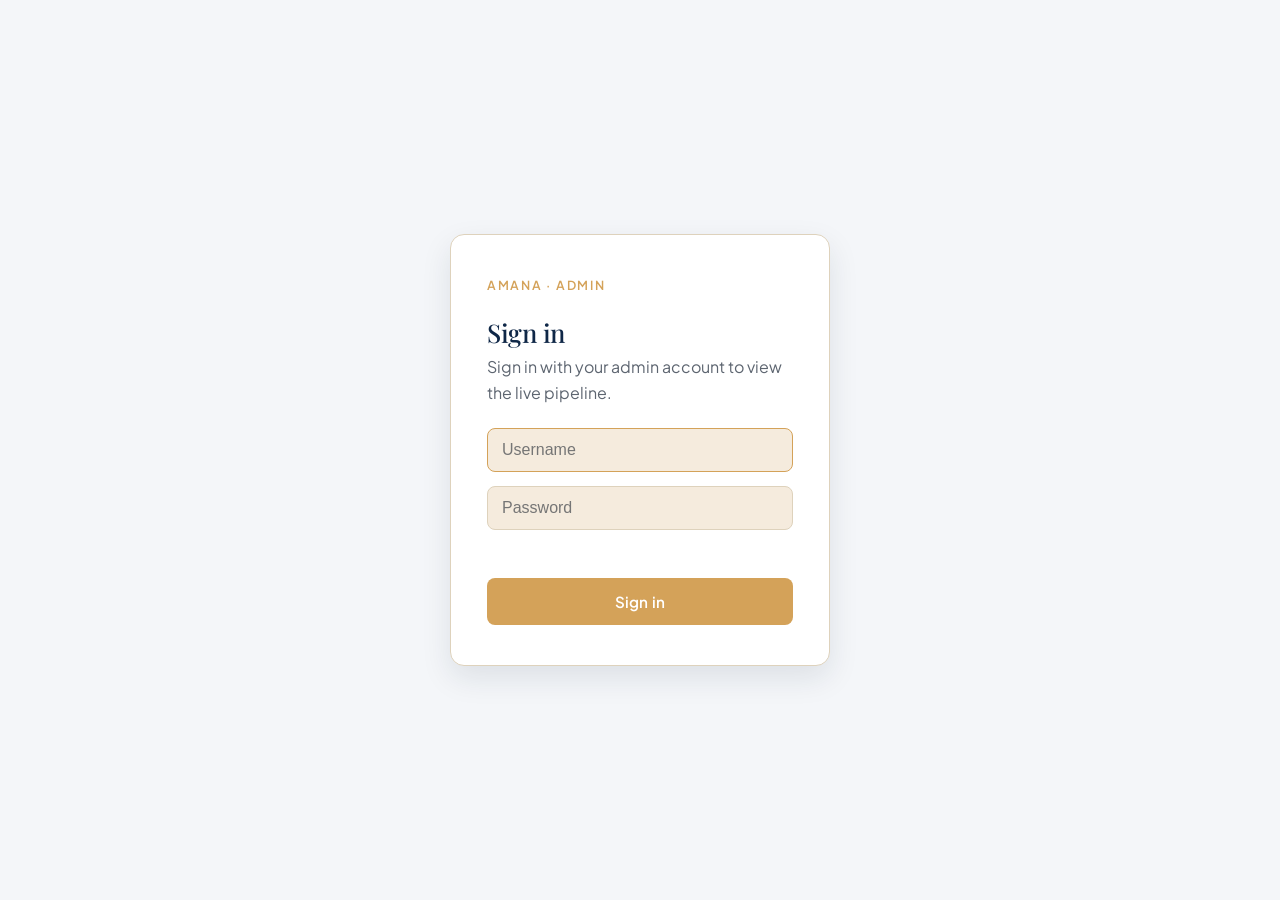
==== commit 9ff1a82b: "Admin roles (super/general), session-cookie auth, faster submissions, security headers Three changes" ====
--- a/admin.html
+++ b/admin.html
@@ -157,17 +157,20 @@
   <symbol id="i-logo" viewBox="0 0 24 24" fill="none" stroke="currentColor" stroke-width="1.8" stroke-linecap="round" stroke-linejoin="round"><path d="M12 3l7 3v5.2c0 4.6-3 8.4-7 9.8-4-1.4-7-5.2-7-9.8V6l7-3z"/><path d="M9.2 12l1.9 1.9 3.7-3.9"/></symbol>
   <symbol id="i-download" viewBox="0 0 24 24" fill="none" stroke="currentColor" stroke-width="1.8" stroke-linecap="round" stroke-linejoin="round"><path d="M12 3v12"/><path d="M7 10l5 5 5-5"/><path d="M5 21h14"/></symbol>
   <symbol id="i-file" viewBox="0 0 24 24" fill="none" stroke="currentColor" stroke-width="1.8" stroke-linecap="round" stroke-linejoin="round"><path d="M14 2H6a2 2 0 00-2 2v16a2 2 0 002 2h12a2 2 0 002-2V8z"/><path d="M14 2v6h6"/></symbol>
+  <symbol id="i-globe" viewBox="0 0 24 24" fill="none" stroke="currentColor" stroke-width="1.8" stroke-linecap="round" stroke-linejoin="round"><circle cx="12" cy="12" r="9"/><path d="M3 12h18"/><path d="M12 3a14 14 0 010 18 14 14 0 010-18z"/></symbol>
+  <symbol id="i-shield" viewBox="0 0 24 24" fill="none" stroke="currentColor" stroke-width="1.8" stroke-linecap="round" stroke-linejoin="round"><path d="M12 3l7 3v5.2c0 4.6-3 8.4-7 9.8-4-1.4-7-5.2-7-9.8V6l7-3z"/><circle cx="12" cy="10.5" r="2.2"/><path d="M8.5 15.5c.6-1.6 2-2.5 3.5-2.5s2.9.9 3.5 2.5"/></symbol>
 </svg>
 
 <div class="gate" id="gate">
   <div class="gate-box">
     <p class="tag" style="color:var(--accent); font-size:.78rem; letter-spacing:.14em; text-transform:uppercase; font-weight:600;">Amana &middot; Admin</p>
     <h1>Sign in</h1>
-    <p>Enter the operations password to view the live pipeline.</p>
+    <p>Sign in with your admin account to view the live pipeline.</p>
     <form id="gateForm">
-      <input type="password" id="pw" placeholder="Password" autocomplete="off" required>
+      <input type="text" id="gateUsername" placeholder="Username" autocomplete="username" required>
+      <input type="password" id="pw" placeholder="Password" autocomplete="current-password" required>
       <p class="gate-error" id="gateError"></p>
-      <button type="submit" class="btn btn-primary btn-block">View dashboard</button>
+      <button type="submit" class="btn btn-primary btn-block">Sign in</button>
     </form>
   </div>
 </div>
@@ -182,7 +185,9 @@
       <button type="button" data-page="overview" class="active"><svg><use href="#i-grid"/></svg>Overview</button>
       <button type="button" data-page="candidates"><svg><use href="#i-users"/></svg>Candidates<span class="nav-count" id="navCountCandidates" hidden>0</span></button>
       <button type="button" data-page="families"><svg><use href="#i-home"/></svg>Families &amp; Orgs<span class="nav-count" id="navCountFamilies" hidden>0</span></button>
+      <button type="button" data-page="diaspora"><svg><use href="#i-globe"/></svg>Diaspora<span class="nav-count" id="navCountDiaspora" hidden>0</span></button>
       <button type="button" data-page="requests"><svg><use href="#i-clipboard"/></svg>Requests<span class="nav-count" id="navCountRequests" hidden>0</span></button>
+      <button type="button" data-page="users" id="navUsers" hidden><svg><use href="#i-shield"/></svg>Manage Users</button>
     </nav>
     <div class="sidebar-section-label">Account</div>
     <div class="sidebar-foot">
@@ -198,6 +203,7 @@
         <p id="pageSubtitle">Live view of candidates, families, organisations and staff requests.</p>
       </div>
       <div class="app-topbar-actions">
+        <span class="updated-at" id="signedInAs"></span>
         <span class="updated-at" id="updatedAt"></span>
         <button class="bell-btn" id="bellBtn" type="button" aria-label="New requests needing attention" title="New requests needing attention">
           <svg><use href="#i-bell"/></svg>
@@ -305,7 +311,7 @@
           <div class="page-head">
             <div>
               <h2>Family requests</h2>
-              <p class="panel-sub">Enquiries from the legacy "Find a Professional" modal.</p>
+              <p class="panel-sub">Household enquiries from the website.</p>
             </div>
             <button class="btn-ghost-sm" id="exportFamiliesBtn" type="button"><svg width="14" height="14" style="vertical-align:-2px; margin-right:4px;"><use href="#i-download"/></svg>Export CSV</button>
           </div>
@@ -338,12 +344,31 @@
         </div>
       </section>
 
+      <!-- ============ DIASPORA ============ -->
+      <section class="page" id="page-diaspora" data-page="diaspora" hidden>
+        <div class="page-head">
+          <div>
+            <h2>Diaspora clients</h2>
+            <p class="panel-sub">Clients living abroad who chose the Diaspora package.</p>
+          </div>
+          <button class="btn-ghost-sm" id="exportDiasporaBtn" type="button"><svg width="14" height="14" style="vertical-align:-2px; margin-right:4px;"><use href="#i-download"/></svg>Export CSV</button>
+        </div>
+        <div class="toolbar">
+          <input type="search" id="diasporaSearch" placeholder="Search by name, phone, role, location&hellip;">
+          <select id="diasporaStatusFilter"><option value="">All statuses</option></select>
+        </div>
+        <p class="count-note" id="diasporaCount"></p>
+        <div class="panel table-wrap">
+          <div id="diasporaTable"></div>
+        </div>
+      </section>
+
       <!-- ============ REQUESTS ============ -->
       <section class="page" id="page-requests" data-page="requests" hidden>
         <div class="page-head">
           <div>
             <h2>Staff requests</h2>
-            <p class="panel-sub">From the Request Staff form (whatsapp-intake).</p>
+            <p class="panel-sub">Submitted through the Request Staff form on the website.</p>
           </div>
           <button class="btn-ghost-sm" id="exportRequestsBtn" type="button"><svg width="14" height="14" style="vertical-align:-2px; margin-right:4px;"><use href="#i-download"/></svg>Export CSV</button>
         </div>
@@ -354,6 +379,43 @@
         <p class="count-note" id="requestCount"></p>
         <div class="panel table-wrap">
           <div id="requestsTable"></div>
+        </div>
+      </section>
+
+      <!-- ============ MANAGE USERS (super admins only) ============ -->
+      <section class="page" id="page-users" data-page="users" hidden>
+        <div class="page-head">
+          <div>
+            <h2>Admin accounts</h2>
+            <p class="panel-sub">Super admins see and manage everything below; general admins can view the dashboard but not delete requests, sync to the CRM, or manage accounts.</p>
+          </div>
+        </div>
+        <div class="panel" style="margin-bottom:20px;">
+          <h2>Create an account</h2>
+          <p class="panel-sub">Password must be at least 10 characters. The person can change it later by asking a super admin to create a new one - there's no self-service reset yet.</p>
+          <form id="createUserForm" style="display:flex; gap:10px; flex-wrap:wrap; align-items:flex-end;">
+            <div>
+              <label for="newUsername" style="display:block; font-size:.78rem; color:var(--ink-soft); margin-bottom:4px;">Username</label>
+              <input type="text" id="newUsername" autocomplete="off" required style="padding:9px 12px; border:1.5px solid #e1e5ec; border-radius:9px; font-family:var(--font-body); font-size:.86rem;">
+            </div>
+            <div>
+              <label for="newPassword" style="display:block; font-size:.78rem; color:var(--ink-soft); margin-bottom:4px;">Temporary password</label>
+              <input type="password" id="newPassword" autocomplete="new-password" minlength="10" required style="padding:9px 12px; border:1.5px solid #e1e5ec; border-radius:9px; font-family:var(--font-body); font-size:.86rem;">
+            </div>
+            <div>
+              <label for="newRole" style="display:block; font-size:.78rem; color:var(--ink-soft); margin-bottom:4px;">Role</label>
+              <select id="newRole" style="padding:9px 12px; border:1.5px solid #e1e5ec; border-radius:9px; font-family:var(--font-body); font-size:.86rem;">
+                <option value="general">General</option>
+                <option value="super">Super</option>
+              </select>
+            </div>
+            <button type="submit" class="btn btn-primary" style="padding:10px 20px;">Create account</button>
+          </form>
+          <p class="gate-error" id="createUserError" style="margin-top:10px;"></p>
+        </div>
+        <div class="panel table-wrap">
+          <h2>Existing accounts</h2>
+          <div id="usersTable"></div>
         </div>
       </section>
 
@@ -368,21 +430,31 @@
   var dash = document.getElementById('dash');
   var gateForm = document.getElementById('gateForm');
   var gateError = document.getElementById('gateError');
+  var usernameInput = document.getElementById('gateUsername');
   var pwInput = document.getElementById('pw');
   var loading = document.getElementById('loading');
   var content = document.getElementById('content');
-  var KEY = 'amana_ops_pw';
+
+  // No password is ever stored client-side any more - the session lives
+  // only in a signed, HttpOnly cookie the browser sends automatically
+  // (api/admin-login.js, api/_lib/adminSession.js). SESSION just remembers
+  // the signed-in user's role for the current page view, to show/hide
+  // super-only UI (Manage Users, CRM sync, delete) - losing it on refresh
+  // is fine, the next load() call gets it again from api/admin.
+  var SESSION = { username: '', role: '' };
 
   // Full "latest" rows for each tab, kept client-side so the dedicated nav
   // pages can search/filter without another round trip - the Overview page
   // only ever reads the aggregate counts, not these arrays.
-  var STATE = { candidates: [], families: [], organisations: [], requests: [] };
+  var STATE = { candidates: [], families: [], organisations: [], diaspora: [], requests: [] };
 
   var PAGE_META = {
     overview: { title: 'Dashboard', subtitle: 'Live view of candidates, families, organisations and staff requests.' },
     candidates: { title: 'Candidates', subtitle: 'Every applicant in the talent pool.' },
     families: { title: 'Families & Organisations', subtitle: 'Household and business enquiries.' },
-    requests: { title: 'Staff requests', subtitle: 'Submissions from the Request Staff form.' },
+    diaspora: { title: 'Diaspora', subtitle: 'Clients living abroad who chose the Diaspora package.' },
+    requests: { title: 'Staff requests', subtitle: 'Submitted through the Request Staff form on the website.' },
+    users: { title: 'Manage Users', subtitle: 'Admin accounts - who can sign in, and with what access.' },
   };
 
   function statusClass(s) { return 'st-' + String(s || '').replace(/\s+/g, '-'); }
@@ -392,6 +464,7 @@
 
   function switchPage(name) {
     if (!PAGE_META[name]) name = 'overview';
+    if (name === 'users' && SESSION.role !== 'super') name = 'overview';
     Object.keys(PAGE_META).forEach(function (p) {
       var el = document.getElementById('page-' + p);
       if (el) el.hidden = (p !== name);
@@ -404,6 +477,7 @@
     content.scrollTop = 0;
     window.scrollTo(0, 0);
     try { history.replaceState(null, '', '#' + name); } catch (e) {}
+    if (name === 'users' && SESSION.role === 'super') loadUsers();
   }
 
   Array.prototype.forEach.call(document.querySelectorAll('#sidebarNav button'), function (b) {
@@ -591,7 +665,7 @@
           btn.disabled = true;
         } else if (res.ok && res.out.reason === 'crm_not_configured') {
           document.getElementById('crmNote').hidden = false;
-          document.getElementById('crmNote').textContent = 'CRM not connected yet — ask your developer to set CRM_WEBHOOK_URL. This candidate has not been synced.';
+          document.getElementById('crmNote').textContent = 'CRM sync isn’t connected yet, so this candidate hasn’t been sent. Reach out to your admin to finish setting it up.';
           btn.className = 'sync-btn';
           btn.textContent = 'Sync to CRM';
           btn.disabled = false;
@@ -641,6 +715,12 @@
       { key: 'Role needed', label: 'Role needed' }, { key: 'Location', label: 'Location' }, { key: 'Plan', label: 'Plan' }, { key: 'Status', label: 'Status' },
     ]);
   });
+  document.getElementById('exportDiasporaBtn').addEventListener('click', function () {
+    exportCsv('amana-diaspora.csv', STATE.diaspora, [
+      { key: 'ID', label: 'ID' }, { key: 'Name', label: 'Name' }, { key: 'Phone', label: 'Phone' }, { key: 'Email', label: 'Email' },
+      { key: 'Role needed', label: 'Role needed' }, { key: 'Location', label: 'Location' }, { key: 'Status', label: 'Status' },
+    ]);
+  });
   document.getElementById('exportOrgsBtn').addEventListener('click', function () {
     exportCsv('amana-organisations.csv', STATE.organisations, [
       { key: 'ID', label: 'ID' }, { key: 'Name', label: 'Name' }, { key: 'Phone', label: 'Phone' }, { key: 'Email', label: 'Email' },
@@ -654,6 +734,79 @@
     ]);
   });
 
+  /* ---------------- Manage Users (super admins only) ---------------- */
+
+  function loadUsers() {
+    var container = document.getElementById('usersTable');
+    container.innerHTML = '<p class="empty-note">Loading&hellip;</p>';
+    fetch('/api/admin-list-users', { method: 'POST', headers: { 'Content-Type': 'application/json' }, body: JSON.stringify({}) })
+      .then(function (r) { return r.json().then(function (out) { return { ok: r.ok, out: out }; }); })
+      .then(function (res) {
+        if (!res.ok || !res.out.ok) { container.innerHTML = '<p class="empty-note">Could not load accounts.</p>'; return; }
+        renderUsersTable(res.out.users || []);
+      })
+      .catch(function () { container.innerHTML = '<p class="empty-note">Could not load accounts.</p>'; });
+  }
+
+  function renderUsersTable(users) {
+    var container = document.getElementById('usersTable');
+    var rows = [{ username: 'owner', role: 'super', active: true, createdAt: '', createdBy: 'built-in', lastLoginAt: '', builtIn: true }].concat(users);
+    var body = rows.map(function (u) {
+      var statusPill = u.active ? '<span class="pill st-Approved">Active</span>' : '<span class="pill st-Rejected">Disabled</span>';
+      var action = u.builtIn
+        ? '<span class="no-cv">Built-in</span>'
+        : '<button type="button" class="sync-btn" data-toggle-user="' + esc(u.username) + '" data-active="' + (u.active ? '0' : '1') + '">' + (u.active ? 'Disable' : 'Enable') + '</button>';
+      return '<tr><td>' + esc(u.username) + '</td><td>' + esc(u.role) + '</td><td>' + statusPill + '</td>' +
+        '<td>' + (u.lastLoginAt ? esc(String(u.lastLoginAt).slice(0, 16).replace('T', ' ')) : '<span class="no-cv">Never</span>') + '</td>' +
+        '<td>' + esc(u.createdBy || '') + '</td><td>' + action + '</td></tr>';
+    }).join('');
+    container.innerHTML = '<table class="data-table"><thead><tr><th>Username</th><th>Role</th><th>Status</th><th>Last login</th><th>Created by</th><th></th></tr></thead><tbody>' + body + '</tbody></table>';
+  }
+
+  document.getElementById('usersTable').addEventListener('click', function (e) {
+    var btn = e.target.closest ? e.target.closest('[data-toggle-user]') : null;
+    if (!btn) return;
+    var username = btn.getAttribute('data-toggle-user');
+    var nextActive = btn.getAttribute('data-active') === '1';
+    btn.disabled = true;
+    fetch('/api/admin-toggle-user', {
+      method: 'POST', headers: { 'Content-Type': 'application/json' },
+      body: JSON.stringify({ username: username, active: nextActive }),
+    }).then(function (r) { return r.json().then(function (out) { return { ok: r.ok, out: out }; }); })
+      .then(function (res) {
+        if (!res.ok || !res.out.ok) { btn.disabled = false; return; }
+        loadUsers();
+      }).catch(function () { btn.disabled = false; });
+  });
+
+  document.getElementById('createUserForm').addEventListener('submit', function (e) {
+    e.preventDefault();
+    var errorEl = document.getElementById('createUserError');
+    errorEl.textContent = '';
+    var username = document.getElementById('newUsername').value.trim();
+    var password = document.getElementById('newPassword').value;
+    var role = document.getElementById('newRole').value;
+    fetch('/api/admin-create-user', {
+      method: 'POST', headers: { 'Content-Type': 'application/json' },
+      body: JSON.stringify({ username: username, password: password, role: role }),
+    }).then(function (r) { return r.json().then(function (out) { return { ok: r.ok, out: out }; }); })
+      .then(function (res) {
+        if (!res.ok || !res.out.ok) {
+          var errors = {
+            invalid_username: 'Usernames are 3-40 letters, numbers, dots, dashes or underscores.',
+            username_reserved: '"owner" is reserved for the built-in account.',
+            username_taken: 'That username already exists.',
+            password_too_short: 'Password must be at least 10 characters.',
+            forbidden: 'Only super admins can create accounts.',
+          };
+          errorEl.textContent = errors[res.out.error] || 'Could not create that account.';
+          return;
+        }
+        document.getElementById('createUserForm').reset();
+        loadUsers();
+      }).catch(function () { errorEl.textContent = 'Could not create that account.'; });
+  });
+
   /* ---------------- Render ---------------- */
 
   function render(data) {
@@ -664,6 +817,7 @@
     STATE.families = f.latest || [];
     STATE.organisations = o.latest || [];
     STATE.requests = req.latest || [];
+    STATE.diaspora = STATE.families.filter(function (r) { return r.Plan === 'Diaspora'; });
 
     var openF = f.total - (f.statusCounts.Placed || 0) - (f.statusCounts.Lost || 0);
     var openO = o.total - (o.statusCounts.Won || 0) - (o.statusCounts.Lost || 0);
@@ -698,6 +852,7 @@
 
     var navC = document.getElementById('navCountCandidates'); navC.textContent = c.total; navC.hidden = !c.total;
     var navF = document.getElementById('navCountFamilies'); navF.textContent = f.total + o.total; navF.hidden = !(f.total + o.total);
+    var navD = document.getElementById('navCountDiaspora'); navD.textContent = STATE.diaspora.length; navD.hidden = !STATE.diaspora.length;
     var navR = document.getElementById('navCountRequests'); navR.textContent = req.total; navR.hidden = !req.total;
 
     bar(document.getElementById('candStatus'), c.statusCounts);
@@ -708,10 +863,15 @@
     wireTable({
       rows: STATE.candidates, tableId: 'candidatesTable', searchId: 'candidateSearch', statusFilterId: 'candidateStatusFilter', countId: 'candidateCount',
       matchFields: ['Name', 'Phone', 'Email', 'Role', 'Location'],
-      cols: ['ID', 'Name', 'Phone', 'Role', 'Location', 'Status', 'CV', 'CRM'],
+      // CRM sync is a super-only action (see applyRoleUi) - the column
+      // itself is left out entirely for a general admin rather than shown
+      // and disabled, so there's nothing on screen that hints at a CRM
+      // integration a general admin has no reason to know about.
+      cols: ['ID', 'Name', 'Phone', 'Role', 'Location', 'Status', 'CV'].concat(SESSION.role === 'super' ? ['CRM'] : []),
       renderRow: function (r) {
         return '<tr><td>' + esc(r.ID) + '</td><td>' + esc(r.Name) + '</td><td>' + esc(r.Phone) + '</td><td>' + esc(r.Role) + '</td><td>' + esc(r.Location) + '</td>' +
-          '<td><span class="pill ' + statusClass(r.Status) + '">' + esc(r.Status) + '</span></td><td>' + cvCell(r) + '</td><td>' + syncCell(r) + '</td></tr>';
+          '<td><span class="pill ' + statusClass(r.Status) + '">' + esc(r.Status) + '</span></td><td>' + cvCell(r) + '</td>' +
+          (SESSION.role === 'super' ? '<td>' + syncCell(r) + '</td>' : '') + '</tr>';
       },
     });
 
@@ -728,6 +888,16 @@
     });
 
     wireTable({
+      rows: STATE.diaspora, tableId: 'diasporaTable', searchId: 'diasporaSearch', statusFilterId: 'diasporaStatusFilter', countId: 'diasporaCount',
+      matchFields: ['Name', 'Phone', 'Email', 'Role needed', 'Location'],
+      cols: ['ID', 'Name', 'Phone', 'Role needed', 'Location', 'Status'],
+      renderRow: function (r) {
+        return '<tr><td>' + esc(r.ID) + '</td><td>' + esc(r.Name) + '</td><td>' + esc(r.Phone) + '</td><td>' + esc(r['Role needed']) + '</td><td>' + esc(r.Location) + '</td>' +
+          '<td><span class="pill ' + statusClass(r.Status) + '">' + esc(r.Status) + '</span></td></tr>';
+      },
+    });
+
+    wireTable({
       rows: STATE.organisations, tableId: 'orgsTable', searchId: 'orgSearch', statusFilterId: 'orgStatusFilter', countId: 'orgCount',
       matchFields: ['Name', 'Phone', 'Email', 'Organisation type', 'Location'],
       cols: ['ID', 'Name', 'Phone', 'Type', 'Location', 'Status'],
@@ -760,16 +930,34 @@
     return out;
   }
 
-  function load(password) {
+  // Shows/hides the UI that only makes sense for a super admin: the
+  // Manage Users nav page, and the "important things" the brief asked to
+  // restrict - deleting a request and syncing a candidate to the CRM.
+  // This is a UX convenience, not the real boundary - every one of those
+  // actions is also enforced server-side (403) regardless of what the
+  // browser shows, so hiding a button here is never the only thing
+  // standing between a general admin and a super-only action.
+  function applyRoleUi() {
+    var isSuper = SESSION.role === 'super';
+    var usersNav = document.getElementById('navUsers');
+    if (usersNav) usersNav.hidden = !isSuper;
+    document.getElementById('syncAllBtn').hidden = !isSuper;
+    document.getElementById('signedInAs').textContent = SESSION.username ? ('Signed in as ' + SESSION.username + ' (' + SESSION.role + ')') : '';
+  }
+
+  function load() {
     loading.hidden = false;
     content.hidden = true;
     return fetch('/api/admin', {
-      method: 'POST', headers: { 'Content-Type': 'application/json' }, body: JSON.stringify({ password: password }),
+      method: 'POST', headers: { 'Content-Type': 'application/json' }, body: JSON.stringify({}),
     }).then(function (r) {
-      if (r.status === 401) { sessionStorage.removeItem(KEY); throw new Error('unauthorized'); }
+      if (r.status === 401) throw new Error('unauthorized');
       if (!r.ok) throw new Error('failed');
       return r.json();
     }).then(function (out) {
+      SESSION.username = out.username || '';
+      SESSION.role = out.role || '';
+      applyRoleUi();
       gate.hidden = true;
       dash.hidden = false;
       render(out.data);
@@ -782,24 +970,34 @@
     gate.hidden = false;
     dash.hidden = true;
     gateError.textContent = msg || '';
-    setTimeout(function () { pwInput.focus(); }, 50);
-  }
+    setTimeout(function () { usernameInput.focus(); }, 50);
+  }
+
+  var LOGIN_ERRORS = {
+    account_locked: 'Too many failed attempts — this account is temporarily locked. Try again in 15 minutes.',
+    account_disabled: 'This account has been disabled. Ask a super admin to re-enable it.',
+    not_configured: 'The dashboard is not set up yet.',
+    invalid_credentials: 'Wrong username or password.',
+  };
 
   gateForm.addEventListener('submit', function (e) {
     e.preventDefault();
     gateError.textContent = '';
-    var pw = pwInput.value;
-    load(pw).then(function () {
-      try { sessionStorage.setItem(KEY, pw); } catch (err) {}
-    }).catch(function () {
-      showGate('Wrong password, or the dashboard is not set up yet.');
-    });
+    var username = usernameInput.value.trim();
+    var password = pwInput.value;
+    fetch('/api/admin-login', {
+      method: 'POST', headers: { 'Content-Type': 'application/json' }, body: JSON.stringify({ username: username, password: password }),
+    }).then(function (r) { return r.json().then(function (out) { return { ok: r.ok, out: out || {} }; }); })
+      .then(function (res) {
+        if (!res.ok || !res.out.ok) throw new Error(LOGIN_ERRORS[res.out.error] || 'Sign in failed.');
+        pwInput.value = '';
+        return load();
+      })
+      .catch(function (err) { showGate(err.message); });
   });
 
   document.getElementById('refreshBtn').addEventListener('click', function () {
-    var pw = sessionStorage.getItem(KEY);
-    if (!pw) return showGate('');
-    load(pw).catch(function () { showGate('Session expired, please sign in again.'); });
+    load().catch(function () { showGate('Session expired, please sign in again.'); });
   });
 
   document.getElementById('bellBtn').addEventListener('click', function () {
@@ -807,17 +1005,16 @@
   });
 
   document.getElementById('signOutBtn').addEventListener('click', function () {
-    sessionStorage.removeItem(KEY);
-    pwInput.value = '';
-    showGate('');
-  });
-
-  var saved = null;
-  try { saved = sessionStorage.getItem(KEY); } catch (err) {}
-  if (saved) {
-    gate.hidden = true;
-    load(saved).catch(function () { showGate('Session expired, please sign in again.'); });
-  }
+    fetch('/api/admin-logout', { method: 'POST' }).catch(function () {}).then(function () {
+      pwInput.value = '';
+      usernameInput.value = '';
+      showGate('');
+    });
+  });
+
+  // Try to resume a session on load - the signed cookie (if any) is sent
+  // automatically by the browser, nothing to read from storage any more.
+  load().catch(function () { showGate(''); });
 })();
 </script>
 
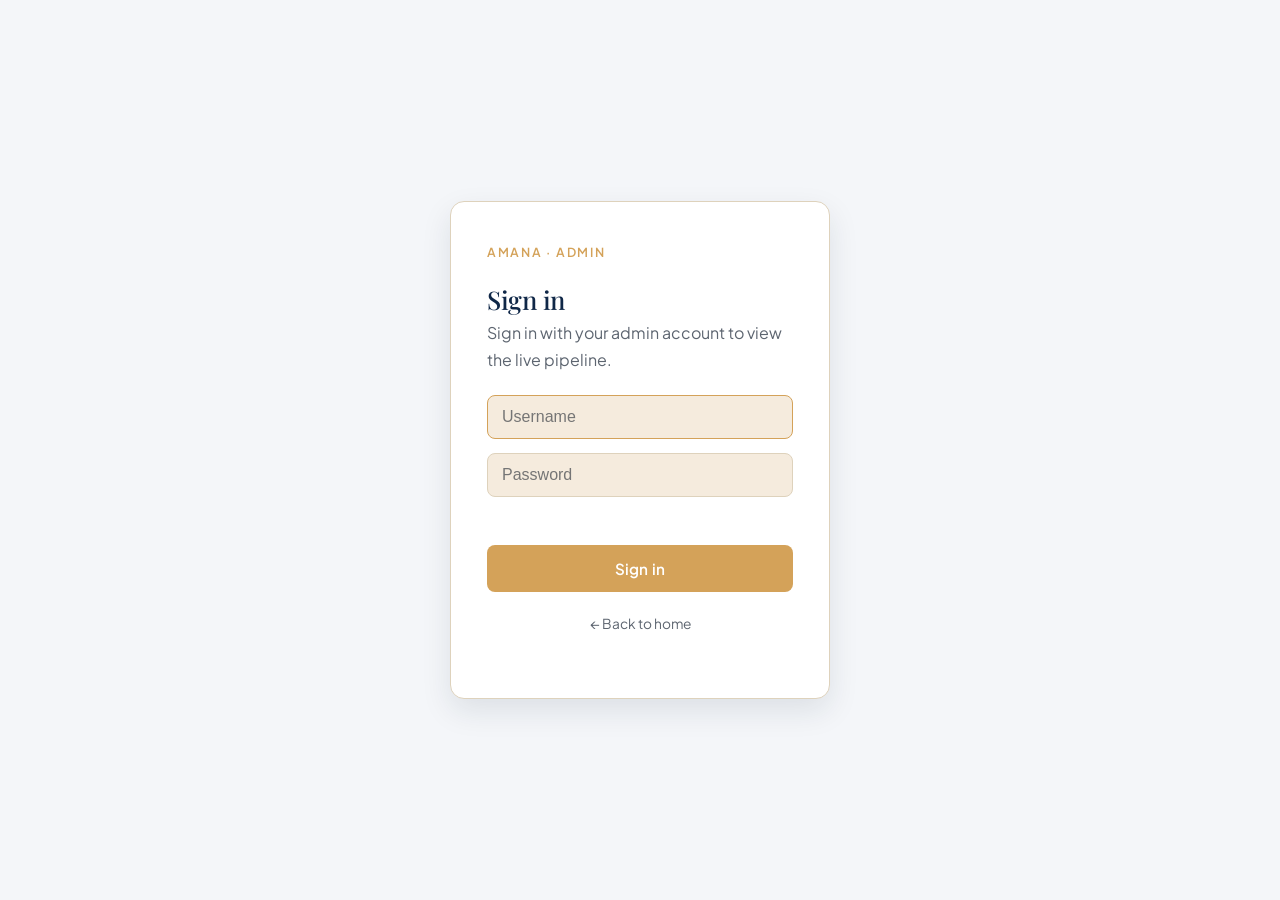
==== commit 9ab5385f: "Add a back-to-home link on the admin sign-in screen Co-Authored-By: Claude Sonnet 5 <noreply@anthrop" ====
--- a/admin.html
+++ b/admin.html
@@ -172,6 +172,7 @@
       <p class="gate-error" id="gateError"></p>
       <button type="submit" class="btn btn-primary btn-block">Sign in</button>
     </form>
+    <p style="text-align:center; margin-top:18px;"><a href="index.html" style="font-size:.86rem; color:var(--ink-soft);">&larr; Back to home</a></p>
   </div>
 </div>
 
